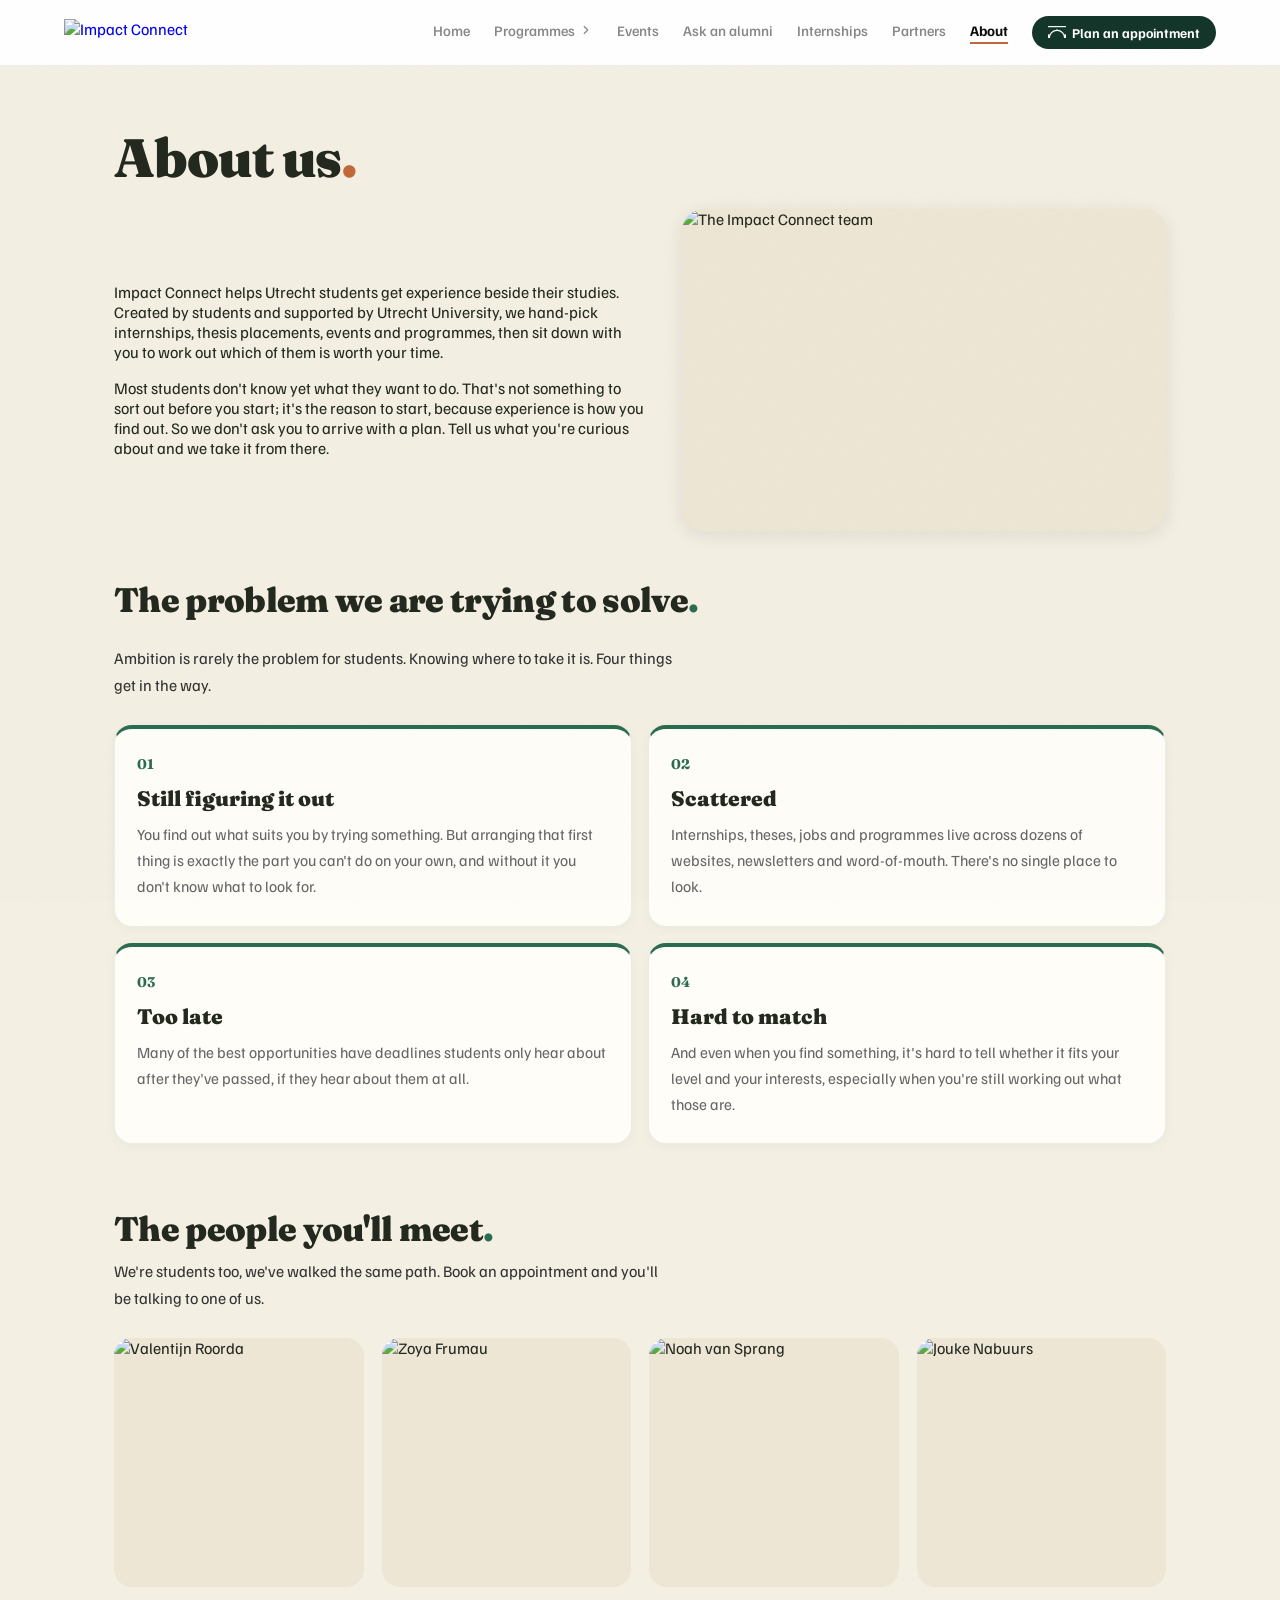
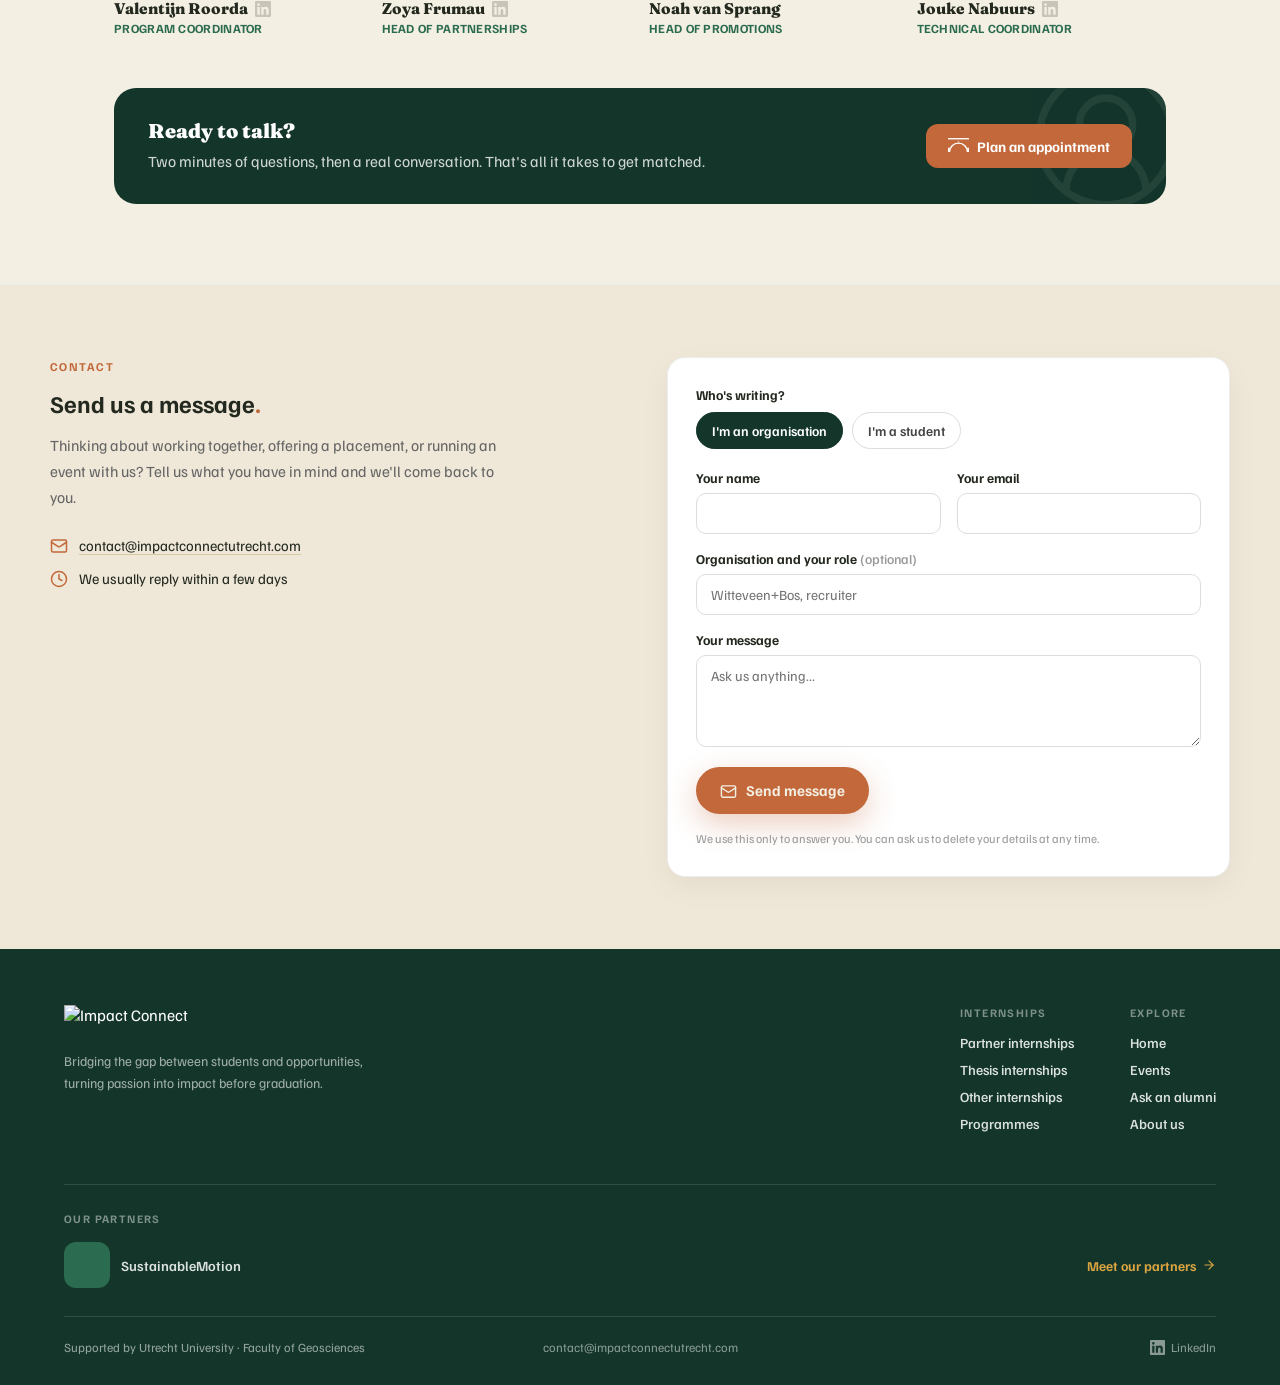
==== about.html @ 599cd5cd "Nieuwe pagina Partners, en onze partners staan onderaan elke pagina In het menu staat een tab Partne" ====
<!doctype html>
<html lang="en">
<head>
  <meta charset="UTF-8" />
  <meta name="viewport" content="width=device-width, initial-scale=1.0" />
  <title>About us · Impact Connect</title>
  <meta name="description" content="Impact Connect helps students get experience beside their studies, even if you don't know yet what you want to do." />
  <!-- Drie varianten, met opzet. De SVG is scherp op elk formaat en is wat
       moderne browsers pakken; de .ico is de terugval voor oude browsers,
       en apple-touch-icon is het plaatje als iemand de site op zijn
       beginscherm zet. Verander je het merkteken, maak ze dan alle drie
       opnieuw (de PNG's worden getekend, niet uit de SVG gehaald). -->
  <link rel="icon" href="assets/favicon.svg" type="image/svg+xml" />
  <link rel="icon" href="assets/favicon.ico" sizes="any" />
  <link rel="apple-touch-icon" href="assets/apple-touch-icon.png" />
  <!-- 192 is een veelvoud van 48, en dat is de maat die Google wil voor
       het pictogram naast je zoekresultaat. -->
  <link rel="icon" type="image/png" sizes="192x192" href="assets/favicon-192.png" />
  <link rel="preconnect" href="https://fonts.googleapis.com" />
  <link rel="preconnect" href="https://fonts.gstatic.com" crossorigin />
  <link href="https://fonts.googleapis.com/css2?family=Fraunces:ital,opsz,wght@0,9..144,400..900;1,9..144,400..900&family=Familjen+Grotesk:wght@400;500;600;700&display=swap" rel="stylesheet" />
  <link rel="stylesheet" href="styles.css" />
</head>
<body data-page="about">
<a class="skip-link" data-t="nav.skip" href="#main">Skip to content</a>
<div id="scroll-progress"></div>

<!-- ═══ HEADER ═══════════════════════════════════════════════════════ -->
<header class="site-header">
  <!-- De officiele lockup als afbeelding. Stond hier eerst als drie losse
       stukken HTML (Impact + brugteken + Connect) met eigen letters en twee
       kleuren; dat was een benadering van het echte logo. -->
  <a class="brand" href="index.html">
    <img src="assets/logo-lockup-donker.png" alt="Impact Connect" width="240" height="28" />
  </a>
  <!-- Alleen zichtbaar op een smal scherm. Zonder deze knop viel het menu
       daar uiteen over drie regels en was de balk 139px hoog, oftewel 17%
       van een telefoonscherm, permanent. Zie initMenu() in script.js. -->
  <button class="nav-toggle" data-nav-toggle type="button"
          aria-expanded="false" aria-controls="site-nav"
          data-t-aria="nav.menu"></button>
  <nav class="site-nav" id="site-nav">
    <a class="nav-link" href="index.html" data-t="nav.home">Home</a>
    <div class="nav-drop">
      <a class="nav-link" href="programmes.html" data-t="nav.programmes">Programmes<span class="nav-caret" data-icon="ChevronRight" data-size="14"></span></a>
      <div class="nav-drop-menu" data-prog-menu></div>
    </div>
    <a class="nav-link" href="events.html" data-t="nav.events">Events</a>
    <a class="nav-link" href="alumni.html" data-t="nav.alumni">Ask an alumni</a>
    <a class="nav-link" href="internships.html" data-t="nav.internships">Internships</a>
    <a class="nav-link" href="partners.html" data-t="nav.partners">Partners</a>
    <a class="nav-link on" href="about.html" data-t="nav.about">About</a>
    <button class="nav-cta" data-open-form><span data-mark="currentColor" data-size="18"></span> <span data-t="nav.appointment">Plan an appointment</span></button>
    <button class="taal-knop" data-taalknop type="button">NL</button>
    <span class="saved-count"><span data-icon="Bookmark" data-size="14" data-color="#C2683A" data-fill="#C2683A"></span> <span data-saved-count>0</span></span>
    <span class="uu-cobrand"><span data-uu-logo="38"></span><span data-t="nav.uu">Utrecht<br />University</span></span>
  </nav>
</header>

<main id="main" class="page">
  <div class="page-body narrow about">
    <h1 data-t="ab.kop">About us<span class="dot-clay">.</span></h1>
    <div class="about-intro">
      <div class="about-intro-text">
        <!-- Eerst wat het is, dan pas waarom. De pagina opende hiervoor met het
             probleem, en daaronder staat een hele sectie die "The problem we
             are trying to solve" heet: twee keer het probleem voordat er iets
             van een oplossing stond.

             Weggehaald: "we work differently from a job board" en de zin over
             introducties. Allebei staan ze al op de homepage, de tweede zelfs
             woordelijk. Het probleem staat er nu een keer, als de reden dat
             deze aanpak werkt in plaats van als klacht. -->
        <p data-t="ab.intro1">Impact Connect helps Utrecht students get experience beside their studies. Created by students and supported by Utrecht University, we hand-pick internships, thesis placements, events and programmes, then sit down with you to work out which of them is worth your time.</p>
        <p data-t="ab.intro2">Most students don't know yet what they want to do. That's not something to sort out before you start; it's the reason to start, because experience is how you find out. So we don't ask you to arrive with a plan. Tell us what you're curious about and we take it from there.</p>
      </div>
      <figure class="about-intro-photo">
        <img src="assets/team/team-group.jpg" alt="The Impact Connect team" data-t-alt="ab.foto" />
      </figure>
    </div>

    <!-- Stond eerst op de homepage. Dit verhaal is voor wie wil weten waarom
         Impact Connect bestaat, en die persoon komt hier kijken, niet daar. -->
    <h2 data-t="ab.waarom.kop">The problem we are trying to solve<span class="dot-green">.</span></h2>
    <p class="team-lead" data-t="ab.waarom.lead">Ambition is rarely the problem for students. Knowing where to take it is.
      Four things get in the way.</p>
    <!-- Kaartje 01 is er later bij gekomen en staat bewust vooraan: het is het
         obstakel dat je tegenkomt vóórdat je begint te zoeken, en het is de
         reden dat de rest van de site bestaat. Vier kaartjes worden 2x2 door de
         klasse "two"; op auto-fit zouden ze op een breed scherm op één rij
         belanden en dan wordt elk kaartje een smalle kolom. -->
    <div class="about-grid two">
      <div class="about-card">
        <div class="num">01</div>
        <div class="ttl" data-t="ab.k1.kop">Still figuring it out</div>
        <p data-t="ab.k1.tekst">You find out what suits you by trying something. But arranging that first thing is exactly the part you can't do on your own, and without it you don't know what to look for.</p>
      </div>
      <div class="about-card">
        <div class="num">02</div>
        <div class="ttl" data-t="ab.k2.kop">Scattered</div>
        <p data-t="ab.k2.tekst">Internships, theses, jobs and programmes live across dozens of websites, newsletters and word-of-mouth. There's no single place to look.</p>
      </div>
      <div class="about-card">
        <div class="num">03</div>
        <div class="ttl" data-t="ab.k3.kop">Too late</div>
        <p data-t="ab.k3.tekst">Many of the best opportunities have deadlines students only hear about after they've passed, if they hear about them at all.</p>
      </div>
      <div class="about-card">
        <div class="num">04</div>
        <div class="ttl" data-t="ab.k4.kop">Hard to match</div>
        <p data-t="ab.k4.tekst">And even when you find something, it's hard to tell whether it fits your level and your interests, especially when you're still working out what those are.</p>
      </div>
    </div>

    <!-- Hier stond "How it works": vier kaartjes (Explore, Reach out, Or book
         us, Launch). Weggehaald omdat dat verhaal al op de homepage staat, in
         "We're not a job board", en daar komt iedereen als eerste langs. Twee
         keer dezelfde stappen op één site maakt de about-pagina lang zonder er
         iets aan toe te voegen. Wil je het terug, kijk dan in de homepage-
         versie: die staat in index.html onder HOE HET WERKT. -->

    <h2 style="margin-top:64px;margin-bottom:8px" data-t="ab.team.kop">The people you'll meet<span class="dot-green">.</span></h2>
    <p class="team-lead" data-t="ab.team.lead">We're students too, we've walked the same path. Book an appointment and you'll be talking to one of us.</p>
    <div class="team-grid">
      <div>
        <div class="portrait"><img src="assets/team/valentijn.jpg" alt="Valentijn Roorda" loading="lazy" /></div>
        <div class="name">Valentijn Roorda</div>
        <div class="role" data-t="ab.rol.prog">Program coordinator</div>
      </div>
      <div>
        <div class="portrait"><img src="assets/team/zoya.jpg" alt="Zoya Frumau" loading="lazy" /></div>
        <div class="name">Zoya Frumau</div>
        <div class="role" data-t="ab.rol.partners">Head of partnerships</div>
      </div>
      <div>
        <div class="portrait"><img src="assets/team/noah.jpg" alt="Noah van Sprang" loading="lazy" /></div>
        <div class="name">Noah van Sprang</div>
        <div class="role" data-t="ab.rol.promo">Head of promotions</div>
      </div>
      <div>
        <div class="portrait"><img src="assets/team/jouke.jpg" alt="Jouke Nabuurs" loading="lazy" /></div>
        <div class="name">Jouke Nabuurs</div>
        <div class="role" data-t="ab.rol.tech">Technical coordinator</div>
      </div>
    </div>

    <div class="banner">
      <div class="ghost" data-icon="UserCircle2" data-size="160" data-stroke="1.1"></div>
      <div class="body">
        <div class="ttl" style="font-size:20px" data-t="ab.cta.kop">Ready to talk?</div>
        <p data-t="ab.cta.tekst">Two minutes of questions, then a real conversation. That's all it takes to get matched.</p>
      </div>
      <!-- De tekst zit in een eigen span, net als in de menubalk: data-t
           vervangt de hele inhoud van het element, en dan zou het sterretje
           hiernaast verdwijnen zodra je naar Nederlands wisselt. -->
      <button class="cta" data-open-form><span data-mark="currentColor" data-size="21"></span> <span data-t="nav.appointment">Plan an appointment</span></button>
    </div>
  </div>

  <!-- ═══ CONTACT ═════════════════════════════════════════════════════
       Voor alles wat geen afspraak is: een vraag, een tip voor een event,
       of iemand die liever niet door vier stappen klikt. Gaat naar
       hetzelfde Apps Script als de andere twee formulieren (FORM_ENDPOINT
       in data.js), met formulier: "contact". Lukt versturen niet, dan
       opent het mailprogramma met dezelfde tekst erin.
  ═════════════════════════════════════════════════════════════════════ -->
  <section class="contact-section" id="contact">
    <div class="contact-layout">
      <div class="contact-intro reveal">
        <p class="eyebrow" data-t="ct.eyebrow">Contact</p>
        <h2 data-t="ct.kop">Send us a message<span class="dot-clay">.</span></h2>
        <p data-ct-lead>A question, an idea, an event we should know about, or you would simply rather write than fill in the appointment form. Tell us what is on your mind and one of us gets back to you.</p>
        <ul class="contact-details">
          <li><span data-icon="Mail" data-size="18" data-color="#C2683A"></span>
            <a href="mailto:contact@impactconnectutrecht.com">contact@impactconnectutrecht.com</a></li>
          <li><span data-icon="Clock" data-size="18" data-color="#C2683A"></span>
            <span data-t="ct.termijn">We usually reply within a few days</span></li>
        </ul>
      </div>

      <form class="contact-form reveal" data-delay="140" data-contact-form novalidate>
        <!-- Wie schrijft er? Niet alleen om het derde veld te veranderen: de
             keuze gaat mee naar de mail en de sheet, zodat een bericht van een
             organisatie meteen bij de juiste persoon terechtkomt. Organisatie
             staat vooraan en standaard aan: een student heeft op deze site al
             het afspraakformulier, de alumnilijst en de events, terwijl dit
             voor een organisatie de enige ingang is. -->
        <div class="ct-field ct-soort">
          <span class="chip-label" data-t="ct.soort">Who's writing?</span>
          <div class="chip-row">
            <button type="button" class="chip on" data-ct-soort="Organisation" data-t="ct.soort.org">I'm an organisation</button>
            <button type="button" class="chip" data-ct-soort="Student" data-t="ct.soort.student">I'm a student</button>
          </div>
        </div>
        <div class="ct-row">
          <div class="ct-field">
            <label for="ct-naam" data-t="ct.naam">Your name</label>
            <input type="text" id="ct-naam" name="naam" autocomplete="name" required />
          </div>
          <div class="ct-field">
            <label for="ct-email" data-t="ct.email">Your email</label>
            <input type="email" id="ct-email" name="email" autocomplete="email" inputmode="email" required />
          </div>
        </div>
        <div class="ct-field">
          <label for="ct-studie"><span data-ct-veldnaam>Study and year</span> <span class="ct-opt" data-t="form.optioneel">(optional)</span></label>
          <input type="text" id="ct-studie" name="studie" placeholder="MSc Sustainable Development, year 1" />
        </div>
        <div class="ct-field">
          <label for="ct-bericht" data-t="ct.bericht">Your message</label>
          <textarea id="ct-bericht" name="bericht" rows="4" required data-t-placeholder="ct.bericht.hint" placeholder="Ask us anything..."></textarea>
        </div>

        <!-- Spamval: staat uit beeld, mensen zien hem niet, bots vullen hem
             wel in. Zit er iets in, dan versturen we niets. -->
        <div class="ct-val" aria-hidden="true">
          <label for="ct-website">Website</label>
          <input type="text" id="ct-website" name="website" tabindex="-1" autocomplete="off" />
        </div>

        <button type="submit" class="btn-mag primary ct-verstuur">
          <span data-icon="Mail" data-size="17"></span> <span data-t="ct.knop">Send message</span>
        </button>
        <p class="form-note" data-t="ct.privacy">We use this only to answer you. You can ask us to delete your details at any time.</p>
        <div class="ct-fout" role="alert" hidden></div>
        <div class="ct-gelukt" role="status" aria-live="polite" hidden></div>
      </form>
    </div>
  </section>

</main>

<!-- ═══ FOOTER ═══════════════════════════════════════════════════════ -->
<footer class="site-footer">
  <div class="footer-inner">
    <div class="footer-top">
      <div>
        <!-- In de voettekst de gele versie: op het donkergroen haalt die een
             contrast van 8,9 : 1. Op de witte balk hierboven zou dezelfde
             gele lockup op 1,5 : 1 uitkomen en dus onleesbaar zijn; daar
             staat de donkere. -->
        <div class="footer-brand">
          <img src="assets/logo-lockup-geel.png" alt="Impact Connect" width="270" height="31" />
        </div>
        <p data-t="footer.blurb">Bridging the gap between students and opportunities, turning passion into impact before graduation.</p>
      </div>
      <div class="footer-cols">
        <div>
          <div class="head" data-t="footer.internships">Internships</div>
          <a href="internships.html" data-t="footer.partner">Partner internships</a>
          <a href="thesis.html" data-t="footer.thesis">Thesis internships</a>
          <a href="other-internships.html" data-t="footer.other">Other internships</a>
          <a href="programmes.html" data-t="footer.programmes">Programmes</a>
        </div>
        <div>
          <div class="head" data-t="footer.explore">Explore</div>
          <a href="index.html" data-t="nav.home">Home</a>
          <a href="events.html" data-t="nav.events">Events</a>
          <a href="alumni.html" data-t="nav.alumni">Ask an alumni</a>
          <a href="about.html" data-t="footer.about">About us</a>
        </div>
      </div>
    </div>
    <div class="footer-bottom">
      <span class="uu"><span data-uu-logo="28"></span> <span data-t="footer.uu">Supported by Utrecht University · Faculty of Geosciences</span></span>
      <a class="note" href="mailto:contact@impactconnectutrecht.com">contact@impactconnectutrecht.com</a>
      <!-- Wordt gevuld door script.js uit LINKEDIN_IMPACT_CONNECT in data.js.
           Staat daar niets, dan blijft dit leeg en zie je hier niets. -->
      <a class="note footer-li" data-linkedin-ic hidden></a>
    </div>
  </div>
</footer>

<script src="icons.js"></script>
<script src="vertalingen.js"></script>
<script src="data.js"></script>
<script src="script.js"></script>
</body>
</html>
---- styles.css ----
/* ═══════════════════════════════════════════════════════════════════
   Impact Connect — ontwerpsysteem
   Kleuren, typografie, layout en animaties voor alle pagina's.
   ═══════════════════════════════════════════════════════════════════ */

:root {
  --green:      #2B6B4F;  /* primair bosgroen */
  --dark:       #13352A;  /* diep bosgroen: koppen, donkere secties */
  --clay:       #C2683A;  /* terracotta accent */
  --ochre:      #D9A441;  /* warme oker */
  --moss:       #7C8C4E;  /* mos/olijf */
  --mint:       #EDE6D4;  /* warm zandtint voor chips en vlakken */
  --paper:      #F4EFE3;  /* bone / papierbasis */
  --paper2:     #EFE8D8;  /* iets dieper papier */
  --ink:        #23291F;  /* warm bijna-zwart voor bodytekst */
  --sand:       #D8C9A0;  /* zandrand */
  --line:       #ECECEC;  /* lichte scheidingslijn */
  --muted:      #666;
  --muted-soft: #999;

  --font-body:    'Familjen Grotesk', system-ui, -apple-system, sans-serif;
  --font-display: 'Fraunces', Georgia, serif;
}

* { box-sizing: border-box; }
html, body { margin: 0; padding: 0; }
html { scroll-behavior: smooth; }

body {
  font-family: var(--font-body);
  background: var(--paper);
  color: var(--ink);
  min-height: 100vh;
  -webkit-font-smoothing: antialiased;
}

.display { font-family: var(--font-display); font-optical-sizing: auto; }
.ital    { font-style: italic; }
::selection { background: var(--clay); color: var(--paper); }

a { cursor: pointer; }
button { font-family: inherit; }

/* papieren korrel over de hele pagina */
body::before {
  content: ""; position: fixed; inset: 0; z-index: 9999;
  pointer-events: none; opacity: 0.5; mix-blend-mode: multiply;
  background-image: url("data:image/svg+xml,%3Csvg xmlns='http://www.w3.org/2000/svg' width='160' height='160'%3E%3Cfilter id='n'%3E%3CfeTurbulence type='fractalNoise' baseFrequency='0.85' numOctaves='3' stitchTiles='stitch'/%3E%3C/filter%3E%3Crect width='100%25' height='100%25' filter='url(%23n)' opacity='0.06'/%3E%3C/svg%3E");
}

/* leesvoortgang bovenaan */
#scroll-progress {
  position: fixed; top: 0; left: 0; height: 3px; width: 0;
  background: linear-gradient(90deg, var(--clay), var(--green));
  z-index: 200; transition: width .1s linear;
}

.skip-link {
  position: absolute; left: -9999px; top: 0; z-index: 300;
  background: var(--dark); color: #fff; padding: 12px 18px; border-radius: 0 0 10px 0;
  font-weight: 700; text-decoration: none;
}
.skip-link:focus { left: 0; }

/* ── icoontjes ──────────────────────────────────────────────────── */
.ic { display: inline-block; vertical-align: middle; flex-shrink: 0; }

/* ── herbruikbare bouwstenen ────────────────────────────────────── */
.pill {
  font-size: 11px; font-weight: 600; letter-spacing: .3px;
  padding: 3px 9px; border-radius: 999px; white-space: nowrap;
  display: inline-flex; align-items: center; gap: 4px; color: #fff;
}
.pill-dot { width: 7px; height: 7px; border-radius: 99px; }

.levels { display: inline-flex; align-items: center; gap: 5px; }
.levels-dots { display: inline-flex; gap: 2px; }
.levels-dots i { width: 6px; height: 6px; border-radius: 99px; background: #DADADA; }
.levels-label { font-size: 11.5px; color: var(--muted); font-weight: 500; }

.logo-badge {
  border-radius: 12px; border: 1px solid var(--line); background: #fff;
  flex-shrink: 0; box-shadow: 0 1px 3px rgba(0,0,0,.05);
  display: flex; align-items: center; justify-content: center; box-sizing: border-box;
}
.logo-badge img { max-width: 100%; max-height: 100%; object-fit: contain; }
.logo-badge.is-initials { background: #F6F6F4; color: var(--muted-soft); font-weight: 800; }

/* magnetische knoppen (home + CTA's) */
.btn-mag {
  border-radius: 999px; padding: 14px 24px; font-weight: 700; font-size: 15px;
  cursor: pointer; display: inline-flex; align-items: center; gap: 9px;
  text-decoration: none; border: 1.5px solid rgba(19,53,42,.2); background: transparent;
  color: var(--dark); transition: transform .15s ease, box-shadow .15s ease;
}
.btn-mag.primary {
  background: var(--clay); color: var(--paper); border: none;
  box-shadow: 0 10px 30px rgba(194,104,58,.32);
}

.chip {
  border: 1.5px solid #DDD; background: #fff; color: #444;
  padding: 9px 15px; border-radius: 999px; font-size: 13.5px; font-weight: 600;
  cursor: pointer; transition: all .12s;
}
.chip.on { border-color: var(--dark); background: var(--dark); color: #fff; }

/* onthul-animatie bij scrollen */
.reveal { opacity: 0; transform: translateY(18px); }
.reveal.shown {
  opacity: 1; transform: none;
  transition: opacity .6s cubic-bezier(.2,.7,.2,1), transform .6s cubic-bezier(.2,.7,.2,1);
}

/* ═══ HEADER ═══════════════════════════════════════════════════════ */
.site-header {
  display: flex; justify-content: space-between; align-items: center;
  gap: 20px; flex-wrap: wrap; row-gap: 12px;
  padding: 16px 5vw; border-bottom: 1px solid #EDEDED; background: #fff;
  position: sticky; top: 0; z-index: 30;
}
/* Woordmerk: Impact · brug · Connect, zoals op het merkboard */
.brand { display: flex; align-items: center; gap: 7px; text-decoration: none; flex-shrink: 0; }
.brand-mark { display: flex; align-items: center; }
.brand-mark svg { display: block; }
.brand-word { font-size: 21px; letter-spacing: -.5px; line-height: 1; font-family: var(--font-body); }
.brand-word b { font-weight: 800; color: var(--dark); }
.brand-word span { font-weight: 600; color: var(--green); }

.site-nav {
  display: flex; gap: 24px; row-gap: 10px; font-size: 14.5px;
  align-items: center; flex-wrap: wrap; justify-content: flex-end;
}
.nav-link {
  color: #888; font-weight: 500; cursor: pointer; padding-bottom: 3px;
  border-bottom: 2px solid transparent; text-decoration: none;
  display: inline-flex; align-items: center; gap: 4px;
}
.nav-link.on { color: #0A0A0A; font-weight: 700; border-bottom-color: var(--clay); }

.nav-drop { position: relative; }
.nav-drop-menu {
  position: absolute; top: calc(100% + 10px); left: -12px; background: #fff;
  border: 1px solid #EAEAEA; border-radius: 12px; box-shadow: 0 12px 30px rgba(0,0,0,.12);
  padding: 8px; min-width: 210px; z-index: 40; display: none;
}
.nav-drop:hover .nav-drop-menu,
.nav-drop:focus-within .nav-drop-menu,
.nav-drop.open .nav-drop-menu { display: block; }
/* Onzichtbaar bruggetje over het gat tussen de knop en het menu. Zonder
   dit valt de muis in dat gat buiten het menu en klapt het dicht voor je
   een item kunt aanklikken. */
.nav-drop-menu::before {
  content: ""; position: absolute; left: 0; right: 0; top: -12px; height: 12px;
}
.nav-drop-menu a {
  display: flex; align-items: center; gap: 9px; padding: 10px 12px; border-radius: 8px;
  font-size: 14px; font-weight: 500; color: #555; text-decoration: none;
}
.nav-drop-menu a.on { font-weight: 700; color: #0A0A0A; background: var(--paper); }
.nav-caret { display: inline-flex; transition: transform .15s; }
.nav-drop:hover .nav-caret,
.nav-drop:focus-within .nav-caret { transform: rotate(90deg); }

.cmdk-btn {
  background: #F4F4F2; color: #888; border: 1px solid #E8E8E4; border-radius: 10px;
  padding: 7px 12px; font-weight: 500; font-size: 13px; cursor: pointer;
  display: inline-flex; align-items: center; gap: 8px;
}
.cmdk-btn kbd {
  font-family: inherit; font-size: 11px; background: #fff;
  border: 1px solid #E0E0E0; border-radius: 5px; padding: 1px 5px;
}
.nav-cta {
  background: var(--dark); color: #fff; border: none; border-radius: 999px;
  padding: 8px 16px; font-weight: 700; font-size: 13.5px; cursor: pointer;
  display: inline-flex; align-items: center; gap: 6px; text-decoration: none;
}
.saved-count {
  display: inline-flex; align-items: center; gap: 6px; background: var(--mint);
  border: 1px solid var(--sand); border-radius: 999px; padding: 6px 12px;
  font-weight: 600; color: #000; font-size: 13.5px;
}
.uu-cobrand {
  display: inline-flex; align-items: center; gap: 8px;
  padding-left: 18px; border-left: 1px solid #E5E5E5;
}
.uu-cobrand img { display: block; object-fit: contain; }
.uu-cobrand span { font-size: 11px; color: #888; line-height: 1.25; }

/* ═══ HOME ═════════════════════════════════════════════════════════ */
.hero { position: relative; background: var(--paper); overflow: hidden; }
.hero-sun { position: absolute; inset: 0; width: 100%; height: 100%; pointer-events: none; }
.hero-inner { padding: 66px 5vw 84px; max-width: 1180px; margin: 0 auto; position: relative; }
.hero h1 {
  font-family: var(--font-display); font-weight: 300;
  font-size: clamp(46px, 9vw, 120px); line-height: .94; letter-spacing: -.025em;
  margin: 0; color: var(--dark); max-width: 1000px;
}
.hero h1 span.line { display: block; }
.hero h1 .ital { font-weight: 500; color: var(--clay); }
.hero-bottom {
  display: flex; gap: 48px; align-items: flex-end; justify-content: space-between;
  flex-wrap: wrap; margin-top: 40px;
}
.hero-lead {
  font-size: clamp(17px, 1.7vw, 21px); line-height: 1.6; color: var(--ink);
  max-width: 540px; margin: 0; font-weight: 400;
}
.hero-lead b { color: var(--green); font-weight: 600; }
.hero-actions { display: flex; gap: 14px; flex-wrap: wrap; }
.hero-tear { display: block; width: 100%; height: 38px; position: relative; }

.ticker { background: var(--dark); color: var(--paper); padding: 15px 0; overflow: hidden; }
.ticker span.word {
  display: inline-flex; align-items: center; gap: 22px; margin-right: 22px;
  font-family: var(--font-display); font-weight: 500; font-size: 17px;
  font-style: italic; letter-spacing: .5px;
}
/* Tussen de woorden de brug uit ons logo, geen sterretje: dat leest als een
   AI-logo. Getekend met een masker, zodat de kleur gewoon uit CSS komt. */
.ticker span.word i.brug {
  display: inline-block; width: 22px; height: 15px; background: var(--ochre);
  -webkit-mask: url("data:image/svg+xml,%3Csvg xmlns='http://www.w3.org/2000/svg' viewBox='0 0 124 82'%3E%3Crect width='124' height='8'/%3E%3Crect x='57.5' y='20.5' width='9' height='4'/%3E%3Cpath d='M4.5 83A57.5 57.5 0 0 1 119.5 83H111A49 49 0 0 0 13 83Z'/%3E%3Crect y='57' width='10' height='25'/%3E%3Crect x='114' y='57' width='10' height='25'/%3E%3C/svg%3E") center / contain no-repeat;
          mask: url("data:image/svg+xml,%3Csvg xmlns='http://www.w3.org/2000/svg' viewBox='0 0 124 82'%3E%3Crect width='124' height='8'/%3E%3Crect x='57.5' y='20.5' width='9' height='4'/%3E%3Cpath d='M4.5 83A57.5 57.5 0 0 1 119.5 83H111A49 49 0 0 0 13 83Z'/%3E%3Crect y='57' width='10' height='25'/%3E%3Crect x='114' y='57' width='10' height='25'/%3E%3C/svg%3E") center / contain no-repeat;
}

.marquee { overflow: hidden; white-space: nowrap; display: flex; }
.marquee-track {
  display: inline-flex; align-items: center;
  animation: marquee 28s linear infinite; will-change: transform;
}
.marquee-track.slow { animation-duration: 36s; }
.marquee-track.fast { animation-duration: 26s; }

.logo-band {
  background: var(--paper); padding: 26px 0;
  border-top: 1px solid rgba(19,53,42,.08); border-bottom: 1px solid rgba(19,53,42,.08);
}
/* De logo's staan in kleur. Ze stonden hier eerst grijs met opacity .7,
   zodat de band rustig bleef en het merk van Impact Connect vooraan stond.
   Nu vol in kleur: het zijn echte organisaties waar studenten terechtkomen,
   en dat herken je aan de kleur sneller dan aan de vorm. */
.logo-band .logo-item {
  display: inline-flex; align-items: center; justify-content: center;
  margin: 0 28px;
  opacity: .92;
  transition: opacity .3s ease, transform .3s ease;
}
.logo-band img { height: 44px; width: auto; max-width: 150px; object-fit: contain; }
/* Witte logo's hebben een donker vlak nodig, net als op de programmakaartjes. */
.logo-band .logo-item.on-dark {
  background: var(--dark); border-radius: 8px; padding: 6px 10px;
}
/* De band loopt gewoon door; alleen het logo onder de muis komt naar voren. */
.logo-band .logo-item:hover { opacity: 1; transform: scale(1.06); }

.section { padding: 100px 5vw; background: var(--paper); }
/* Twee lichte secties onder elkaar hadden samen 200px lucht ertussen. Dat
   leest als een gat, want er zit geen kleurwissel tussen om het te
   rechtvaardigen. Grenzen ze aan elkaar, dan halveren ze allebei. Voor de
   overgang naar een donkere sectie blijft de ruime marge staan. */
.section + .section     { padding-top: 60px; }
.section:has(+ .section) { padding-bottom: 60px; }
.section-inner { max-width: 1180px; margin: 0 auto; }
.section h2 {
  font-family: var(--font-display); font-weight: 900;
  font-size: clamp(30px, 4.6vw, 56px); letter-spacing: -.02em; margin: 0 0 14px;
}
.dot-clay  { color: var(--clay); }
.dot-green { color: var(--green); }
.section-lead { font-size: 17px; line-height: 1.6; color: #555; max-width: 560px; }

.rule { width: 46px; height: 4px; background: var(--green); border-radius: 2px; margin-bottom: 22px; }

.card-grid { display: grid; grid-template-columns: repeat(auto-fit, minmax(260px, 1fr)); gap: 22px; }
.problem-card {
  background: #fff; color: var(--ink); border: 1px solid rgba(19,53,42,.1);
  border-radius: 22px; padding: 34px 30px; height: 100%;
  transition: transform .3s cubic-bezier(.2,.8,.3,1), box-shadow .3s;
}
.problem-card:hover { transform: translateY(-4px); box-shadow: 0 18px 40px rgba(0,0,0,.08); }
.problem-card .num  { font-family: var(--font-display); font-size: 15px; color: var(--green); font-weight: 700; margin-bottom: 18px; }
.problem-card .ttl  { font-family: var(--font-display); font-size: 27px; font-weight: 900; margin-bottom: 14px; }
.problem-card p     { font-size: 15.5px; line-height: 1.68; color: var(--muted); margin: 0; }

.steps-grid { display: grid; grid-template-columns: repeat(auto-fit, minmax(260px, 1fr)); gap: 20px; position: relative; }
.step-card {
  background: #FFFDF8; color: var(--ink); border: 1px solid rgba(19,53,42,.08);
  border-top: 4px solid var(--green); border-radius: 20px; padding: 30px 28px 32px;
  height: 100%; position: relative; overflow: hidden; box-shadow: 0 2px 12px rgba(0,0,0,.04);
}
.step-card .ghost { position: absolute; right: -26px; bottom: -30px; opacity: .06; }
.step-card .badge {
  width: 46px; height: 46px; border-radius: 13px; display: flex;
  align-items: center; justify-content: center; margin-bottom: 20px; color: #fff;
}
.step-card .num { font-family: var(--font-display); font-size: 14px; font-weight: 700; margin-bottom: 8px; position: relative; }
.step-card .ttl { font-family: var(--font-display); font-size: 25px; font-weight: 900; margin-bottom: 12px; position: relative; }
.step-card p    { font-size: 15.5px; line-height: 1.68; color: var(--muted); margin: 0; position: relative; }
/* Compacte variant van de stappen: die staan boven "Four ways in" en
   moeten uitleggen wat Impact Connect is zonder een heel scherm te kosten.
   Het icoontje staat naast de tekst in plaats van erboven. */
.steps-grid.compact { grid-template-columns: repeat(auto-fit, minmax(280px, 1fr)); gap: 18px; }
/* geen ghost-illustratie in deze variant, dus het pijltje tussen de kaarten
   hoeft niet meer weggeknipt te worden aan de rand */
.step-card.compact { display: flex; gap: 15px; align-items: flex-start; padding: 22px 24px 24px; overflow: visible; }
.step-card.compact .badge { width: 38px; height: 38px; border-radius: 11px; margin: 2px 0 0; flex: none; }
.step-card.compact .num { font-size: 12.5px; margin-bottom: 3px; opacity: .9; }
.step-card.compact .ttl { font-size: 20px; margin-bottom: 7px; }
.step-card.compact p { font-size: 15px; line-height: 1.6; }
.step-arrow {
  position: absolute; right: -32px; top: 50%; z-index: 2; transform: translateY(-50%);
  width: 44px; height: 44px; border-radius: 99px; background: #fff;
  box-shadow: 0 6px 18px rgba(0,0,0,.15); display: flex; align-items: center; justify-content: center;
}
.center-row { display: flex; justify-content: center; margin-top: 44px; }

.quote-section { background: var(--dark); color: #fff; padding: 88px 5vw; position: relative; overflow: hidden; }
.quote-mark {
  position: absolute; left: -6%; top: -20%; font-family: var(--font-display);
  font-size: 480px; font-weight: 900; color: rgba(255,255,255,.04); line-height: 1; user-select: none;
}
.quote-section blockquote {
  font-family: var(--font-display); font-weight: 900;
  font-size: clamp(24px, 3.6vw, 44px); line-height: 1.25; letter-spacing: -.01em; margin: 0;
}
.quote-section blockquote em { font-style: normal; color: var(--clay); }
.quote-by { display: flex; align-items: center; gap: 16px; margin-top: 36px; }
.quote-avatar { width: 64px; height: 64px; flex-shrink: 0; border-radius: 999px; overflow: hidden; }
.quote-by .name { font-weight: 800; font-size: 15px; }
.quote-by .role { font-size: 13px; color: rgba(255,255,255,.65); }

.cat-row { display: flex; gap: 16px; min-height: 380px; }
.cat-panel {
  flex: 1; border-radius: 26px; padding: 34px 30px; cursor: pointer; color: #fff;
  position: relative; overflow: hidden; display: flex; flex-direction: column;
  justify-content: space-between; text-decoration: none;
  transition: flex .55s cubic-bezier(.3,.9,.3,1), transform .4s, opacity .4s;
  box-shadow: 0 4px 14px rgba(0,0,0,.06);
}
.cat-row:hover .cat-panel { opacity: .55; }
.cat-row .cat-panel:hover {
  flex: 2.4; opacity: 1; transform: translateY(-6px); box-shadow: 0 26px 60px rgba(0,0,0,.18);
}
.cat-panel .scene { position: absolute; inset: 0; opacity: 0; transition: opacity .5s; mix-blend-mode: luminosity; }
.cat-panel:hover .scene { opacity: .4; }
.cat-panel .ghost {
  position: absolute; right: -34px; bottom: -34px; opacity: .1; z-index: 1;
  transition: opacity .4s, transform .5s;
}
.cat-panel:hover .ghost { opacity: .18; transform: scale(1.15) rotate(-6deg); }
.cat-panel .top { position: relative; z-index: 2; }
.cat-panel .badge {
  width: 50px; height: 50px; border-radius: 14px; background: rgba(255,255,255,.16);
  display: flex; align-items: center; justify-content: center; margin-bottom: 22px;
}
.cat-panel h3 {
  font-family: var(--font-display); font-weight: 900; font-size: 23px;
  line-height: 1.12; margin: 0 0 12px; transition: font-size .4s;
}
.cat-panel:hover h3 { font-size: 30px; }
.cat-panel p {
  font-size: 16px; line-height: 1.6; opacity: 0; max-height: 0; margin: 0;
  transition: opacity .4s .1s, max-height .45s; overflow: hidden;
}
.cat-panel:hover p { opacity: .95; max-height: 140px; }
.cat-foot { display: flex; align-items: center; justify-content: space-between; margin-top: 18px; position: relative; z-index: 2; }
.cat-foot .count { font-size: 12.5px; font-weight: 800; letter-spacing: 1px; text-transform: uppercase; opacity: .8; }
.cat-foot .go {
  width: 42px; height: 42px; border-radius: 99px; background: #fff;
  display: flex; align-items: center; justify-content: center;
  transform: rotate(-45deg); transition: transform .4s cubic-bezier(.3,1.4,.4,1);
}
.cat-panel:hover .cat-foot .go { transform: rotate(0deg); }

/* partnermuur */
.wall-section { background: var(--dark); padding: 96px 5vw; position: relative; overflow: hidden; }
.wall-watermark { position: absolute; right: -6%; top: -10%; opacity: .05; transform: rotate(-8deg); }
.wall-section h2 { color: #fff; }
.wall-section .section-lead { color: rgba(255,255,255,.7); max-width: 540px; margin: 0 0 34px; font-size: 16.5px; }
.wall-cats { display: flex; gap: 9px; flex-wrap: wrap; margin-bottom: 36px; }
.wall-cat {
  border: 1.5px solid rgba(255,255,255,.25); background: transparent; color: rgba(255,255,255,.85);
  padding: 9px 18px; border-radius: 999px; font-size: 13.5px; font-weight: 700;
  cursor: pointer; transition: all .2s;
}
.wall-cat.on { border-color: var(--clay); background: var(--clay); color: #fff; }
.wall-grid { display: grid; grid-template-columns: repeat(6, 1fr); gap: 14px; }
.wall-tile {
  grid-column: span 1; background: #fff; border-radius: 18px; padding: 18px 16px 14px;
  display: flex; flex-direction: column; align-items: center; justify-content: center; gap: 10px;
  min-height: 116px; position: relative; overflow: hidden;
  box-shadow: 0 4px 14px rgba(0,0,0,.18); transition: all .35s cubic-bezier(.2,.8,.3,1);
}
.wall-tile.big { grid-column: span 2; }
.wall-tile .tile-name { font-size: 12.5px; font-weight: 800; color: #0A0A0A; text-align: center; line-height: 1.2; }
.wall-tile .tile-back {
  position: absolute; inset: 0; background: var(--dark); color: #fff;
  display: flex; flex-direction: column; align-items: center; justify-content: center;
  gap: 6px; padding: 12px; opacity: 0; transition: opacity .25s ease; text-align: center;
}
.wall-tile .tile-back .n { font-weight: 900; font-size: 14px; font-family: var(--font-display); }
.wall-tile .tile-back .o { font-size: 11.5px; font-weight: 700; color: var(--clay); letter-spacing: .4px; text-transform: uppercase; }
.wall-tile:hover .tile-back { opacity: 1; }
.wall-tile.lit  { box-shadow: 0 16px 40px rgba(0,0,0,.35), 0 0 0 2px var(--clay); transform: translateY(-2px); }
.wall-tile:hover { transform: translateY(-5px) scale(1.02); box-shadow: 0 16px 40px rgba(0,0,0,.35), 0 0 0 2px var(--clay); }
.wall-tile.dim  { opacity: .22; filter: grayscale(1); }
.wall-note { font-size: 12.5px; color: rgba(255,255,255,.35); margin-top: 26px; text-align: center; }

.teaser-head {
  display: flex; justify-content: space-between; align-items: flex-end;
  flex-wrap: wrap; gap: 18px; margin-bottom: 44px;
}
/* "All 34 events" stond als een grijs randje naast de koptekst en viel weg
   tussen de kaartjes. Het getal is juist de reden om te klikken, dus: gevuld
   bosgroen, het aantal groot in oker, en een pijl die meebeweegt. */
.btn-all {
  display: inline-flex; align-items: center; gap: 9px;
  background: var(--dark); color: var(--paper); text-decoration: none;
  border-radius: 999px; padding: 13px 26px;
  font-size: 16px; font-weight: 700; letter-spacing: -.1px;
  box-shadow: 0 10px 26px rgba(19,53,42,.26);
  transition: transform .2s cubic-bezier(.2,.8,.3,1), box-shadow .2s;
}
/* Het getal stond eerst in Fraunces; die cijfers hebben krullen en staan
   ongelijk hoog, wat in een knop van vier woorden raar leest. Nu gewoon de
   broodletter, iets groter en in oker: valt op zonder eigenwijs te doen. */
.btn-all b {
  font-family: inherit; font-weight: 700; font-size: 18px;
  color: var(--ochre); line-height: 1; font-variant-numeric: tabular-nums;
}
.btn-all .arr { display: inline-flex; transition: transform .2s cubic-bezier(.2,.8,.3,1); }
.btn-all:hover { transform: translateY(-2px); box-shadow: 0 16px 34px rgba(19,53,42,.32); }
.btn-all:hover .arr { transform: translateX(4px); }
.teaser-grid { display: grid; grid-template-columns: repeat(auto-fit, minmax(280px, 1fr)); gap: 20px; }
.teaser-card {
  text-decoration: none; color: inherit; display: block; border: 1.5px solid var(--line);
  border-radius: 20px; padding: 26px 26px 22px; height: 100%; background: var(--paper);
  transition: transform .25s, box-shadow .25s, border-color .25s;
}
.teaser-card:hover { transform: translateY(-5px); box-shadow: 0 18px 40px rgba(0,0,0,.1); border-color: var(--clay); }
.teaser-card .date { font-family: var(--font-display); font-weight: 900; font-size: 17px; color: var(--dark); margin-bottom: 10px; }
.teaser-card .name { font-weight: 800; font-size: 17px; line-height: 1.3; margin-bottom: 8px; }
.teaser-card p    { font-size: 13.5px; line-height: 1.55; color: var(--muted); margin: 0 0 14px; }
.teaser-meta { font-size: 12.5px; color: var(--muted-soft); display: flex; gap: 12px; flex-wrap: wrap; }

.final-cta {
  background: var(--dark); color: #fff; padding: 110px 5vw; text-align: center;
  position: relative; overflow: hidden;
}
.final-cta .glow { position: absolute; inset: 0; background: radial-gradient(circle at 50% 120%, rgba(194,104,58,.2), transparent 60%); }
.final-cta .inner { position: relative; max-width: 860px; margin: 0 auto; }
.final-cta h2 {
  font-family: var(--font-display); font-weight: 900; font-size: clamp(36px, 6.4vw, 76px);
  line-height: 1.02; letter-spacing: -.03em; margin: 0 0 26px;
}
.final-cta h2 em { font-style: normal; color: var(--clay); }
.final-cta p { font-size: 17px; line-height: 1.6; color: rgba(255,255,255,.7); margin: 0 auto 38px; max-width: 460px; }

/* ═══ SUBPAGINA'S ══════════════════════════════════════════════════ */
/* Taalknop in de balk. Eén knop die de ándere taal aanbiedt, niet twee
   waarvan er één aan staat: bij twee talen betekent "NL" onmiskenbaar
   "ga naar Nederlands", en het scheelt breedte in een balk die al vol is. */
.taal-knop {
  border: 1.5px solid rgba(19,53,42,.16); background: transparent; color: var(--ink);
  border-radius: 999px; padding: 6px 11px; font-family: inherit;
  font-size: 12px; font-weight: 800; letter-spacing: .6px; cursor: pointer;
  line-height: 1; transition: border-color .16s, background .16s, color .16s;
}
.taal-knop:hover { border-color: var(--green); background: var(--green); color: #fff; }

.page { padding-top: 56px; }
.page-body { padding: 8px 5vw 80px; }
/* Allebei gecentreerd en allebei even breed. Bij .narrow ontbrak de margin,
   waardoor about.html en alumni.html op een breed scherm helemaal links
   plakten met een halve meter leegte rechts. Toen dat eenmaal gecentreerd
   stond, bleef 980px als een smalle kolom middenin hangen; nu houden alle
   pagina's dezelfde maat aan. De alinea's zelf blijven wel begrensd (zie
   .team-lead en .about-intro), want een regel van 1000px lees je niet. */
.page-body.narrow,
.page-body.wide { max-width: 1180px; margin: 0 auto; }

.subnav { display: flex; gap: 8px; padding: 0 5vw 20px; flex-wrap: wrap; }
.subnav a {
  border: 1.5px solid #E2E2E2; background: #fff; color: #555; padding: 9px 18px;
  border-radius: 11px; font-size: 14px; font-weight: 700; cursor: pointer;
  text-decoration: none; display: inline-flex; align-items: center; gap: 7px;
}
.subnav a.on { color: #fff; }

.page-hero {
  border-radius: 26px; padding: 46px 42px 40px; margin-bottom: 34px;
  position: relative; overflow: hidden; color: #fff;
}
.page-hero.light { color: #0A0A0A; }
.page-hero .ghost { position: absolute; right: -36px; bottom: -44px; opacity: .12; transform: rotate(-8deg); }
.page-hero h1, .page-hero h2 {
  font-family: var(--font-display); font-weight: 900; font-size: clamp(32px, 4.4vw, 52px);
  letter-spacing: -.02em; line-height: 1.05; margin: 0 0 12px; position: relative;
}
.page-hero h1 i, .page-hero h2 i { font-style: normal; opacity: .5; }
.page-hero p { font-size: 16.5px; line-height: 1.6; margin: 0 0 22px; max-width: 560px; opacity: .87; position: relative; }
.page-hero .stats { display: flex; gap: 9px; flex-wrap: wrap; position: relative; }
.page-hero .stats span {
  background: rgba(255,255,255,.16); border-radius: 999px; padding: 7px 15px;
  font-size: 13px; font-weight: 800; letter-spacing: .3px;
}
.page-hero.light .stats span { background: rgba(0,0,0,.1); }

/* filterbalk */
.filters { display: flex; gap: 10px; flex-wrap: wrap; align-items: center; margin-bottom: 28px; }
.filter-toggle {
  border: 1.5px solid #E2E2E2; background: #fff; color: #555; padding: 7px 14px;
  border-radius: 999px; font-size: 13px; font-weight: 600; cursor: pointer;
  display: inline-flex; align-items: center; gap: 6px;
}
.filter-toggle.on { border-color: var(--green); background: var(--green); color: #fff; }
.search-box {
  margin-left: auto; display: flex; align-items: center; gap: 8px; background: #fff;
  border: 1.5px solid #E2E2E2; border-radius: 999px; padding: 8px 14px; min-width: 200px;
}
.search-box input { border: none; outline: none; font-size: 14px; font-family: inherit; width: 100%; background: transparent; }

.listing-grid { display: grid; grid-template-columns: repeat(auto-fill, minmax(290px, 1fr)); gap: 18px; }

.opp-card {
  background: #fff; border: 1px solid var(--line); border-radius: 16px; padding: 18px 20px;
  cursor: pointer; position: relative; display: flex; flex-direction: column; height: 100%;
  border-top: 3px solid var(--clay); box-shadow: 0 1px 2px rgba(0,0,0,.04);
  transition: transform .18s, box-shadow .18s, border-color .18s;
}
.opp-card:hover { transform: translateY(-3px); box-shadow: 0 14px 32px rgba(0,0,0,.1); }
.opp-save {
  position: absolute; right: 14px; top: 14px; background: none; border: none;
  cursor: pointer; padding: 4px; line-height: 0;
}
.opp-head { display: flex; gap: 14px; align-items: center; margin-bottom: 14px; padding-right: 24px; }
.opp-head h3 {
  margin: 0; font-family: var(--font-display); font-size: 17.5px; font-weight: 700;
  color: #0A0A0A; line-height: 1.22;
}
.opp-pills { display: flex; gap: 6px; flex-wrap: wrap; margin-bottom: 10px; }
.opp-title { margin: 0 0 8px; font-size: 13.5px; font-weight: 600; color: var(--dark); line-height: 1.4; }
.opp-field { margin: 0 0 8px; font-size: 13px; color: #555; line-height: 1.45; }
.opp-desc  { margin: 0 0 14px; font-size: 13.5px; line-height: 1.5; color: #555; flex: 1; }
.opp-levels { margin-bottom: 10px; }
.opp-meta { display: flex; gap: 12px; flex-wrap: wrap; font-size: 12px; color: var(--muted); align-items: center; }
.opp-meta span { display: inline-flex; align-items: center; gap: 4px; }
.opp-meta .soon { color: #C00A35; font-weight: 600; }

.empty-state {
  background: #fff; border: 1px dashed #DDD; border-radius: 14px;
  padding: 40px 20px; text-align: center;
}
.empty-state p { color: var(--muted-soft); font-size: 14px; margin: 0; }

/* "Coming soon" op de drie internshippagina's, zolang INTERNSHIPS_LIVE in
   data.js uit staat. Bewust een vol vlak en geen leeg kadertje: er is niets
   misgegaan, het is er alleen nog niet. De randkleur volgt het tabblad. */
.soon-state {
  background: #fff; border: 1.5px solid; border-radius: 22px;
  padding: 54px 40px 46px; text-align: center; max-width: 620px; margin: 0 auto;
  box-shadow: 0 14px 40px rgba(0,0,0,.06);
}
.soon-badge {
  display: inline-block; color: #fff; border-radius: 999px; padding: 6px 15px;
  font-size: 12px; font-weight: 700; letter-spacing: .6px; text-transform: uppercase;
}
.soon-state h2 {
  font-family: var(--font-display); font-weight: 900; font-size: clamp(24px, 3vw, 31px);
  line-height: 1.2; margin: 18px 0 12px; color: var(--dark);
}
.soon-state p { font-size: 15.5px; line-height: 1.68; color: var(--muted); margin: 0 auto 14px; max-width: 460px; }
/* De kern van het blok is niet het wachten maar het gesprek, dus staat die
   alinea donkerder en iets groter dan de reden erboven. */
.soon-state .soon-talk { font-size: 16.5px; color: var(--ink); margin-bottom: 26px; }
.soon-state .soon-alt { font-size: 14.5px; color: #777; margin: 26px auto 0; }
.soon-state .soon-alt a { color: var(--clay); font-weight: 600; text-decoration: none; border-bottom: 1.5px solid rgba(194,104,58,.35); }
.soon-state .soon-alt a:hover { border-bottom-color: var(--clay); }

/* banners */
.banner {
  border-radius: 22px; padding: 30px 34px; display: flex; align-items: center;
  gap: 22px; flex-wrap: wrap; position: relative; overflow: hidden;
  background: var(--dark); color: #fff; margin-top: 52px;
}
.banner .ghost { position: absolute; right: -20px; top: -30px; opacity: .07; }
.banner .body { flex: 1; min-width: 240px; position: relative; }
.banner .ttl { font-family: var(--font-display); font-weight: 900; font-size: 19px; margin-bottom: 5px; }
.banner p { font-size: 15.5px; color: rgba(255,255,255,.8); margin: 0; line-height: 1.62; }
.banner .cta {
  background: var(--clay); color: #fff; border: none; border-radius: 12px; padding: 13px 22px;
  font-weight: 800; font-size: 14.5px; cursor: pointer; text-decoration: none;
  display: inline-flex; align-items: center; gap: 8px; flex-shrink: 0; position: relative;
}

.copernicus {
  text-decoration: none; color: #fff; display: flex; align-items: center; gap: 22px;
  flex-wrap: wrap; background: linear-gradient(115deg, #13352A 0%, #247A52 100%);
  border-radius: 22px; padding: 24px 28px; margin-bottom: 34px; position: relative;
  overflow: hidden; box-shadow: 0 16px 40px rgba(26,140,119,.25);
}
.copernicus .ghost { position: absolute; right: -26px; bottom: -34px; opacity: .1; }
.copernicus .icon {
  width: 54px; height: 54px; border-radius: 16px; background: rgba(255,255,255,.16);
  display: flex; align-items: center; justify-content: center; flex-shrink: 0; position: relative;
}
.copernicus .body { flex: 1; min-width: 240px; position: relative; }
.copernicus .tag {
  display: inline-flex; align-items: center; gap: 7px; background: rgba(255,255,255,.15);
  border-radius: 999px; padding: 3px 10px; font-size: 10.5px; font-weight: 800;
  letter-spacing: .8px; text-transform: uppercase; margin-bottom: 8px;
}
.copernicus .ttl { font-family: var(--font-display); font-weight: 900; font-size: 19px; margin-bottom: 4px; }
.copernicus p { font-size: 14px; line-height: 1.55; color: rgba(255,255,255,.85); margin: 0; }
.copernicus .go {
  background: #fff; color: var(--dark); border-radius: 12px; padding: 13px 20px;
  font-weight: 800; font-size: 14px; display: inline-flex; align-items: center;
  gap: 8px; flex-shrink: 0; position: relative;
}

/* ═══ EVENTS ═══════════════════════════════════════════════════════ */
/* De kop van de eventspagina is tegelijk de uitnodiging voor de WhatsApp-
   community: dat is waar deze pagina voor bestaat. Eerst was dat gesplitst
   in een "Events."-hero met daaronder een aparte banner, allebei groen en
   allebei even zwaar; dan leest de bovenste als de belangrijkste en zakt de
   uitnodiging weg tot bijzaak. Eén blok dus, met de knop en de QR-code als
   het zwaarste wat erin staat. */
.wa-hero {
  background: linear-gradient(118deg, #0D4A3B 0%, #0B7A60 100%); color: #fff;
  border-radius: 26px; padding: 44px 42px 42px; margin-bottom: 26px;
  display: flex; align-items: center; gap: 44px; flex-wrap: wrap;
  position: relative; overflow: hidden;
  box-shadow: 0 20px 50px rgba(11,95,76,.26);
}
.wa-hero .ghost { position: absolute; right: -44px; bottom: -66px; opacity: .09; }
.wa-hero-text { flex: 1; min-width: 290px; position: relative; }
.wa-tag {
  display: inline-flex; align-items: center; gap: 7px; margin-bottom: 14px;
  background: rgba(37,211,102,.16); border: 1px solid rgba(37,211,102,.4);
  color: #9EEDBF; border-radius: 999px; padding: 6px 14px;
  font-size: 12.5px; font-weight: 800; letter-spacing: .3px;
}
.wa-hero h1 {
  font-family: var(--font-display); font-weight: 900; font-size: clamp(32px, 4.4vw, 52px);
  letter-spacing: -.02em; line-height: 1.05; margin: 0 0 12px;
}
.wa-hero h1 i { font-style: normal; opacity: .5; }
.wa-hero p {
  font-size: 16.5px; line-height: 1.6; margin: 0 0 24px;
  max-width: 520px; color: rgba(255,255,255,.87);
}
/* WhatsApp-groen op donkergroen: de knop moet het lichtste vlak op de hele
   pagina zijn, anders is hij niet het eerste waar je oog naartoe gaat. */
.wa-join {
  text-decoration: none; background: #25D366; color: #04302A; border-radius: 14px;
  padding: 16px 26px; font-weight: 800; font-size: 16px;
  display: inline-flex; align-items: center; gap: 9px;
  box-shadow: 0 12px 28px rgba(37,211,102,.34);
  transition: transform .2s cubic-bezier(.2,.8,.3,1), box-shadow .2s;
}
.wa-join:hover { transform: translateY(-2px); box-shadow: 0 18px 38px rgba(37,211,102,.44); }
.wa-sub { display: block; margin-top: 13px; font-size: 13px; color: rgba(255,255,255,.58); }

.wa-hero-qr { flex-shrink: 0; position: relative; text-align: center; }
/* Wit vlak, niet een doorzichtig kadertje: een QR-code hoort op wit te staan
   om gescand te kunnen worden, en dat wit is meteen het tweede baken in het
   blok. Zo groot dat je hem vanaf een meter afstand nog kunt scannen. */
.wa-qr {
  width: 172px; height: 172px; border-radius: 20px; background: #fff;
  display: flex; flex-direction: column; align-items: center; justify-content: center; gap: 9px;
  box-shadow: 0 16px 38px rgba(0,0,0,.24);
}
.wa-qr span { font-size: 11px; font-weight: 800; letter-spacing: 1.1px; color: #A2A2A2; }
.wa-qr-cap { display: block; margin-top: 13px; font-size: 13.5px; font-weight: 700; color: rgba(255,255,255,.8); }

/* De vakgebiedknoppen bovenaan events.html. Ze zijn filter én argument: het
   getal achter elke naam laat zien dat er voor veel richtingen iets is. De
   aan-kleur komt uit THEMES en wordt per knop als --pick meegegeven, zodat
   het filter dezelfde kleur heeft als de pilletjes op de kaartjes eronder. */
.ev-picker { display: flex; gap: 9px; flex-wrap: wrap; margin: 0 0 12px; }
.ev-pick {
  border: 1.5px solid rgba(19,53,42,.14); background: #fff; color: var(--ink);
  padding: 9px 16px; border-radius: 999px; font-family: inherit;
  font-size: 13.5px; font-weight: 700; cursor: pointer;
  display: inline-flex; align-items: center; gap: 8px;
  transition: border-color .16s, background .16s, color .16s, transform .16s;
}
.ev-pick:hover { border-color: var(--pick); transform: translateY(-1px); }
.ev-pick b { font-size: 11.5px; font-weight: 800; opacity: .45; font-variant-numeric: tabular-nums; }
.ev-pick.on { background: var(--pick); border-color: var(--pick); color: #fff; }
.ev-pick.on b { opacity: .8; }

.ev-count { font-size: 13px; color: var(--muted-soft); margin: 0 0 26px; }
.ev-empty { font-size: 15px; line-height: 1.6; color: var(--muted); max-width: 460px; margin: 30px 0 40px; }

/* Hier stond .next-up: één event in een groot terracotta paneel boven de
   tijdlijn. Weggehaald omdat het alleen iets zei als dat ene event toevallig
   jouw vakgebied was, en het bovenste kaartje in de tijdlijn hetzelfde event
   toch al toont. Wat ervoor in de plaats kwam is .ev-next hieronder: een
   labeltje op dat kaartje, dat meebeweegt met de gekozen vakgebieden. */

.ev-month { margin-bottom: 36px; position: relative; padding-left: 28px; }
.ev-month .spine { position: absolute; left: 5px; top: 8px; bottom: -28px; width: 2px; background: #EAEAEA; }
.ev-month .knob {
  position: absolute; left: 0; top: 6px; width: 12px; height: 12px; border-radius: 99px;
  background: var(--clay); border: 2px solid #fff; box-shadow: 0 0 0 2px #EAEAEA;
}
.ev-month h3 {
  display: inline-block; font-size: 13px; font-weight: 800; text-transform: uppercase;
  letter-spacing: 1.2px; color: #fff; background: #0A0A0A; border-radius: 999px;
  padding: 7px 16px; margin: 0 0 16px;
}
.ev-month.tbc .knob { background: #CCC; }
.ev-month.tbc h3 { background: #EAEAEA; color: #777; }
.ev-month.year .knob { background: var(--green); }
.ev-month.year h3 { background: var(--green); }
.ev-list { display: flex; flex-direction: column; gap: 12px; }
.ev-date { font-size: 12px; font-weight: 600; color: var(--muted-soft); margin-bottom: 5px; }

.ev-card {
  background: #fff; border: 1px solid var(--line); border-left: 4px solid var(--green);
  border-radius: 14px; padding: 16px 18px; display: flex; gap: 16px; align-items: stretch;
  flex-wrap: wrap; box-shadow: 0 1px 2px rgba(0,0,0,.04);
  transition: box-shadow .18s, transform .18s;
}
.ev-card:hover { transform: translateY(-2px); box-shadow: 0 10px 26px rgba(0,0,0,.08); }
.ev-photo { width: 132px; flex-shrink: 0; align-self: stretch; min-height: 96px; }
.ev-photo .scene-box { width: 100%; height: 100%; border-radius: 11px; overflow: hidden; }
.ev-body { flex: 1; min-width: 200px; }
.ev-tags { display: flex; align-items: center; gap: 7px; flex-wrap: wrap; margin-bottom: 8px; }
.ev-next {
  display: inline-flex; align-items: center; gap: 4px; background: var(--clay); color: #fff;
  border-radius: 999px; padding: 4px 10px 4px 8px;
  font-size: 10.5px; font-weight: 800; letter-spacing: .8px; text-transform: uppercase;
}
.ev-body h4 { margin: 0 0 6px; font-family: var(--font-display); font-size: 16.5px; font-weight: 700; line-height: 1.3; }
/* Drie regels, meer niet. De beschrijvingen in data.js zijn eenregelig
   (rond de 100 tekens), maar die in de events-sheet lopen op tot 538 en
   dat rekt één kaartje uit tot vier keer de hoogte van zijn buren. Het
   kaartje is een aankondiging; de rest lees je via "Aanmelden". */
.ev-body p  { margin: 0 0 10px; font-size: 13px; line-height: 1.5; color: #555;
  display: -webkit-box; -webkit-box-orient: vertical; -webkit-line-clamp: 3; overflow: hidden; }
.ev-meta { display: flex; gap: 14px; flex-wrap: wrap; font-size: 12.5px; color: var(--muted); }
.ev-meta span { display: inline-flex; align-items: center; gap: 5px; }
.ev-signup {
  text-decoration: none; background: var(--mint); color: #000; border: 1px solid var(--sand);
  border-radius: 9px; padding: 8px 14px; font-weight: 600; font-size: 13px;
  display: inline-flex; align-items: center; gap: 6px; white-space: nowrap; align-self: flex-start;
}
.ev-nolink {
  background: #F4F4F4; color: var(--muted-soft); border-radius: 9px; padding: 8px 14px;
  font-weight: 600; font-size: 13px; white-space: nowrap; align-self: flex-start;
}

/* ═══ PROGRAMMES ═══════════════════════════════════════════════════ */
.prog-cats { display: flex; gap: 9px; flex-wrap: wrap; margin-bottom: 22px; }
.prog-cat {
  border: 1.5px solid rgba(19,53,42,.13); background: transparent; color: var(--ink);
  padding: 9px 16px; border-radius: 999px; font-size: 13.5px; font-weight: 700;
  cursor: pointer; display: inline-flex; align-items: center; gap: 8px;
}
.prog-cat.on { border-color: var(--green); background: var(--green); color: #fff; }
.prog-cat b { font-size: 11.5px; opacity: .5; font-weight: 700; }
.prog-cat.on b { opacity: .85; }
.prog-hint { font-size: 13px; color: #8a8577; margin: 0 0 26px; display: flex; align-items: center; gap: 7px; }
.tease-grid { display: grid; grid-template-columns: repeat(auto-fill, minmax(210px, 1fr)); gap: 16px; }
.tease-card {
  background: #FFFDF8; border: 1.5px solid rgba(19,53,42,.08); border-radius: 20px;
  padding: 26px 18px 22px; min-height: 168px; display: flex; flex-direction: column;
  align-items: center; justify-content: center; gap: 12px; cursor: pointer;
  position: relative; overflow: hidden; box-shadow: 0 2px 10px rgba(0,0,0,.04);
  transition: transform .3s cubic-bezier(.2,.8,.3,1), box-shadow .3s, border-color .3s;
}
.tease-card:hover { transform: translateY(-6px); box-shadow: 0 20px 46px rgba(19,53,42,.16); border-color: var(--clay); }
/* Het partnerlabel staat waar eerst "Paid" stond. Donker en gevuld, want
   dit hoort op te vallen tussen de andere kaartjes. */
.tease-card .partner-tag {
  position: absolute; top: 12px; left: 12px; font-size: 9.5px; font-weight: 800;
  letter-spacing: .6px; text-transform: uppercase; color: #fff;
  background: var(--green); border-radius: 999px; padding: 3px 9px;
  box-shadow: 0 2px 8px rgba(19,53,42,.18);
}
.prog-pop .body p.partner-regel {
  display: flex; align-items: center; gap: 8px;
  font-size: 13.5px; font-weight: 600; color: var(--green);
  background: var(--mint); border-radius: 12px; padding: 10px 13px; margin: 0 0 16px;
}
/* Het waas hoort bij de letterbadge (de teaser). Een logo blijft scherp,
   anders valt er niets te herkennen. */
.tease-card .mono {
  width: 72px; height: 72px; border-radius: 18px; background: rgba(43,107,79,.13);
  color: var(--green); display: flex; align-items: center; justify-content: center;
  font-family: var(--font-display); font-weight: 600; font-size: 26px;
  filter: grayscale(.4) blur(1.5px); opacity: .5;
  transition: background .3s, color .3s, filter .35s, opacity .35s;
}
.tease-card:hover .mono { filter: none; opacity: 1; }
.tease-card:hover .mono { background: var(--green); color: #fff; }
/* Logo in plaats van de letterbadge. Zelfde maat en plek, zodat kaartjes
   met en zonder logo naast elkaar rustig blijven staan. */
.tease-card .prog-logo {
  width: 72px; height: 72px; border-radius: 18px; background: #fff;
  border: 1px solid rgba(19,53,42,.10);
  display: flex; align-items: center; justify-content: center;
  padding: 11px; box-sizing: border-box; transition: border-color .3s;
}
.tease-card .prog-logo img { max-width: 100%; max-height: 100%; object-fit: contain; display: block; }
.tease-card:hover .prog-logo { border-color: rgba(19,53,42,.22); }
/* Voor logo's die zelf wit zijn. */
.tease-card .prog-logo.on-dark { background: var(--dark); border-color: var(--dark); }
.tease-card .tc-body { text-align: center; }
.tease-card .tc-name {
  font-family: var(--font-display); font-weight: 600; font-size: 15px;
  color: #9c968a; transition: color .3s; line-height: 1.25;
}
.tease-card:hover .tc-name { color: var(--dark); }
.tease-card .tc-hint {
  font-size: 11px; font-weight: 700; letter-spacing: .6px; text-transform: uppercase;
  color: #c2bdb0; margin-top: 5px; transition: color .3s;
}
.tease-card:hover .tc-hint { color: var(--clay); }
.tease-card .tc-foot {
  position: absolute; left: 0; right: 0; bottom: 0; background: var(--clay); color: var(--paper);
  font-size: 12.5px; font-weight: 800; text-align: center; padding: 9px 0;
  transform: translateY(100%); transition: transform .3s cubic-bezier(.2,.8,.3,1);
  display: flex; align-items: center; justify-content: center; gap: 6px;
}
.tease-card:hover .tc-foot { transform: translateY(0); }

.prog-cta {
  margin-top: 52px; background: var(--dark); color: #fff; border-radius: 22px;
  padding: 36px 38px; text-align: center; position: relative; overflow: hidden;
}
.prog-cta .glow { position: absolute; inset: 0; background: radial-gradient(circle at 50% 130%, rgba(194,104,58,.2), transparent 60%); }
.prog-cta h3 { font-family: var(--font-display); font-weight: 300; font-size: clamp(22px, 3vw, 32px); margin: 0 0 10px; position: relative; }
.prog-cta p { font-size: 15px; color: rgba(255,255,255,.78); margin: 0 auto 24px; max-width: 440px; line-height: 1.6; position: relative; }
.prog-cta .row { display: flex; justify-content: center; position: relative; }
.btn-clay {
  background: var(--clay); color: var(--paper); border: none; border-radius: 999px;
  padding: 14px 26px; font-weight: 800; font-size: 15px; cursor: pointer;
  text-decoration: none; display: inline-flex; align-items: center; gap: 9px;
}

/* ═══ ABOUT ════════════════════════════════════════════════════════ */
.about h1 {
  font-family: var(--font-display); font-weight: 900; font-size: clamp(32px, 4.6vw, 54px);
  letter-spacing: -.02em; line-height: 1.05; margin: 0 0 22px;
}
.about > p { font-size: 16px; line-height: 1.7; color: #333; }
.about h2 {
  font-family: var(--font-display); font-weight: 900; font-size: clamp(24px, 3vw, 34px);
  letter-spacing: -.02em; margin: 48px 0 24px;
}
.about-grid { display: grid; grid-template-columns: repeat(auto-fit, minmax(220px, 1fr)); gap: 16px; }
/* Vier kaartjes horen 2x2 te staan, niet 3+1. Dat stond eerst als een inline
   minmax(300px) op de twee plekken waar het voorkomt, maar dat kantelde vanzelf
   naar drie kolommen zodra de pagina breder werd. Nu vastgezet. */
.about-grid.two { grid-template-columns: repeat(2, 1fr); }
@media (max-width: 760px) { .about-grid.two { grid-template-columns: 1fr; } }
.about-card {
  background: #FFFDF8; color: var(--ink); border: 1px solid rgba(19,53,42,.08);
  border-top: 4px solid var(--green); border-radius: 18px; padding: 26px 22px;
  box-shadow: 0 2px 12px rgba(0,0,0,.04);
}
.about-card .num { font-family: var(--font-display); font-size: 14px; color: var(--green); font-weight: 700; margin-bottom: 12px; }
.about-card .ttl { font-family: var(--font-display); font-size: 21px; font-weight: 900; margin-bottom: 10px; }
.about-card p   { font-size: 15.5px; line-height: 1.68; color: var(--muted); margin: 0; }
.team-lead { font-size: 15.5px; color: var(--muted); line-height: 1.6; margin: 0 0 26px; max-width: 560px; }

/* alumni: de twee routes en de veelgestelde vragen */
.route-grid { display: grid; grid-template-columns: repeat(auto-fit, minmax(300px, 1fr)); gap: 18px; }
.route-card {
  background: #FFFDF8; border: 1px solid rgba(19,53,42,.08); border-radius: 22px;
  padding: 30px 28px; display: flex; flex-direction: column; align-items: flex-start;
  box-shadow: 0 2px 12px rgba(0,0,0,.04);
}
.route-card .badge {
  width: 46px; height: 46px; border-radius: 14px; background: var(--green); color: #fff;
  display: flex; align-items: center; justify-content: center; margin-bottom: 20px;
}
.route-card .badge.clay { background: var(--clay); }
.route-card .ttl { font-family: var(--font-display); font-size: 21px; font-weight: 900; margin-bottom: 10px; }
.route-card p { font-size: 15.5px; line-height: 1.68; color: var(--muted); margin: 0 0 16px; }
.route-card .route-meta {
  font-size: 12.5px; font-weight: 700; letter-spacing: .6px; text-transform: uppercase;
  color: var(--green); opacity: .7; margin: 0 0 22px;
}
.route-card .btn-mag { margin-top: auto; }

.ask-list { display: flex; flex-wrap: wrap; gap: 10px; }
.ask-list span {
  background: #FFFDF8; border: 1px solid rgba(19,53,42,.1); border-radius: 99px;
  padding: 11px 19px; font-size: 15px; color: var(--ink);
}
/* intro van About us: tekst links, groepsfoto rechts */
.about-intro {
  display: grid; grid-template-columns: 1.05fr .95fr; gap: 34px; align-items: center;
}
.about-intro-text p:first-child { margin-top: 0; }
.about-intro-text p:last-child  { margin-bottom: 0; }
.about-intro-photo {
  margin: 0; border-radius: 22px; overflow: hidden; aspect-ratio: 3 / 2;
  background: var(--mint); box-shadow: 0 4px 18px rgba(19, 53, 42, .10);
}
.about-intro-photo img { width: 100%; height: 100%; object-fit: cover; display: block; }
@media (max-width: 760px) {
  .about-intro { grid-template-columns: 1fr; gap: 24px; }
}

.team-grid { display: grid; grid-template-columns: repeat(auto-fit, minmax(180px, 1fr)); gap: 18px; }
.team-grid .portrait {
  border-radius: 18px; overflow: hidden; aspect-ratio: 1/1; background: var(--mint);
}
.team-grid .portrait img { width: 100%; height: 100%; object-fit: cover; display: block; }
.team-grid .name { font-family: var(--font-display); font-weight: 800; font-size: 15.5px; margin-top: 12px; }
.team-grid .role { font-size: 12.5px; color: var(--green); font-weight: 700; letter-spacing: .3px; text-transform: uppercase; margin-top: 2px; }

/* ═══ ZIJPANEEL (detail) ═══════════════════════════════════════════ */
.overlay { position: fixed; inset: 0; background: rgba(0,0,0,.35); z-index: 40; animation: fade .2s ease; }
.panel {
  position: fixed; top: 0; right: 0; height: 100%; width: min(500px, 94vw); background: #fff;
  z-index: 50; box-shadow: -12px 0 40px rgba(0,0,0,.18); display: flex; flex-direction: column;
  animation: slidein .26s cubic-bezier(.2,.7,.3,1);
}
.panel-head {
  padding: 16px 28px; display: flex; align-items: center; justify-content: space-between;
  flex-shrink: 0; background: var(--clay);
}
.panel-head .label {
  font-weight: 800; font-size: 12px; letter-spacing: 1.4px; text-transform: uppercase;
  color: #fff; display: inline-flex; align-items: center; gap: 9px;
}
.icon-btn {
  background: rgba(255,255,255,.2); border: none; border-radius: 99px; width: 32px; height: 32px;
  cursor: pointer; display: flex; align-items: center; justify-content: center;
}
.panel-body { padding: 22px 28px; overflow-y: auto; flex: 1; }
.panel-org { display: flex; gap: 14px; align-items: center; margin: 18px 0 6px; }
.panel-org h2 { font-family: var(--font-display); font-size: 24px; font-weight: 900; margin: 0; line-height: 1.18; }
.panel-note {
  background: var(--mint); border: 1px solid var(--sand); border-radius: 12px;
  padding: 16px 18px; margin: 6px 0 20px;
}
.panel-note .kicker { font-size: 11px; text-transform: uppercase; letter-spacing: .6px; color: #247A52; font-weight: 700; margin-bottom: 6px; }
.panel-note .quote { font-family: var(--font-display); font-size: 16px; font-weight: 700; margin: 0 0 8px; color: var(--dark); }
.panel-note p { font-size: 13.5px; line-height: 1.55; color: #225; margin: 0; }
.panel-facts { display: grid; grid-template-columns: 1fr 1fr; gap: 12px; margin-bottom: 22px; }
.panel-facts .fact { display: flex; gap: 9px; align-items: center; }
.panel-facts .k { font-size: 11px; color: var(--muted-soft); display: block; }
.panel-facts .v { font-size: 13.5px; font-weight: 600; }
.panel-body h4 {
  font-size: 13px; text-transform: uppercase; letter-spacing: .6px;
  color: var(--muted-soft); margin: 0 0 8px; display: flex; align-items: center; gap: 7px;
}
.panel-body > p { font-size: 14.5px; line-height: 1.65; color: #333; margin: 0 0 22px; }
.alumni { margin-top: 24px; }
.alumni figure {
  margin: 0 0 12px; background: var(--paper); border: 1px solid #EEE;
  /* De kleur komt van de beschikbaarheid, zie hieronder. Stond eerst vast op
     kleisteen, en dan zegt zo'n randje niets; nu scan je de lijst en zie je
     meteen bij wie je terechtkunt. Dezelfde kleuren als het bolletje in de
     voet van het kaartje, zodat de twee met elkaar rijmen. */
  border-left: 3px solid var(--sand); border-radius: 10px; padding: 14px 16px;
}
.alumni blockquote { margin: 0; font-size: 14px; line-height: 1.6; color: #333; font-style: italic; }
.alumni figcaption { margin-top: 8px; font-size: 12.5px; font-weight: 600; color: var(--muted); }
.partner-note {
  background: var(--mint); border: 1px solid var(--sand); border-radius: 12px;
  padding: 14px 16px; margin-top: 18px; display: flex; gap: 12px; align-items: flex-start;
}
.partner-note p { font-size: 13px; color: #445; margin: 3px 0 0; line-height: 1.5; }
.contact-card {
  display: flex; align-items: center; gap: 12px; background: var(--paper);
  border: 1px solid var(--line); border-radius: 12px; padding: 13px 16px;
}
.contact-card .avatar {
  width: 40px; height: 40px; border-radius: 99px; background: var(--clay);
  display: flex; align-items: center; justify-content: center; flex-shrink: 0;
}
.contact-card .who { font-weight: 700; font-size: 14.5px; }
.contact-card a { font-size: 13px; color: var(--dark); text-decoration: none; display: inline-flex; align-items: center; gap: 5px; }
.email-draft {
  background: var(--paper); border: 1px solid var(--line); border-radius: 12px;
  padding: 16px 18px; font-size: 13px; line-height: 1.65; color: #444; white-space: pre-wrap;
}
.panel-foot { border-top: 1px solid #EEE; padding: 16px 28px; display: flex; gap: 12px; background: #fff; }
.btn-save {
  background: #fff; border: 1.5px solid #DDD; color: #555; border-radius: 11px;
  padding: 12px 16px; font-weight: 600; font-size: 14px; cursor: pointer;
  display: inline-flex; align-items: center; gap: 7px;
}
.btn-apply {
  flex: 1; border: none; border-radius: 11px; padding: 12px 16px; font-weight: 700;
  font-size: 14.5px; cursor: pointer; color: #fff; text-decoration: none;
  display: inline-flex; align-items: center; justify-content: center; gap: 8px;
  background: var(--clay);
}
.btn-copy {
  background: #fff; border: 1.5px solid #DDD; color: #333; border-radius: 10px;
  padding: 10px 16px; font-weight: 600; font-size: 13.5px; cursor: pointer;
  display: inline-flex; align-items: center; gap: 7px;
}

/* ═══ MODALS ═══════════════════════════════════════════════════════ */
.modal-wrap {
  position: fixed; inset: 0; z-index: 70; display: flex; align-items: center;
  justify-content: center; padding: 20px; pointer-events: none;
}
.modal-overlay { position: fixed; inset: 0; background: rgba(0,0,0,.45); z-index: 60; animation: fade .2s ease; }
.modal {
  background: #fff; border-radius: 20px; width: min(560px, 96vw); max-height: 92vh;
  overflow: hidden; box-shadow: 0 30px 80px rgba(0,0,0,.3); pointer-events: auto;
  display: flex; flex-direction: column; animation: pop .24s cubic-bezier(.2,.8,.3,1);
}
.modal-head {
  background: var(--clay); padding: 20px 26px; display: flex;
  justify-content: space-between; align-items: center;
}
.modal-head .t { display: flex; align-items: center; gap: 10px; }
.modal-head strong { font-size: 16px; font-family: var(--font-display); }
.modal-head .icon-btn { background: rgba(0,0,0,.08); }
.progress { display: flex; gap: 6px; padding: 16px 26px 0; }
.progress i { flex: 1; height: 5px; border-radius: 99px; background: #EAEAEA; transition: background .2s; }
.progress i.on { background: var(--dark); }
.modal-body { padding: 20px 26px; overflow-y: auto; flex: 1; }
.modal-body h3 { font-family: var(--font-display); font-size: 21px; font-weight: 900; margin: 0 0 4px; }
.modal-body .step-of { font-size: 13.5px; color: #888; margin: 0 0 20px; }
.type-grid { display: grid; grid-template-columns: 1fr 1fr; gap: 12px; }
.type-card {
  text-align: left; border: 2px solid #EAEAEA; background: #fff; border-radius: 14px;
  padding: 16px; cursor: pointer; transition: all .12s;
}
.type-card.on { border-color: var(--dark); background: var(--mint); }
.type-card .badge {
  width: 36px; height: 36px; border-radius: 9px; background: #F4F4F4;
  display: flex; align-items: center; justify-content: center; margin-bottom: 10px;
}
.type-card.on .badge { background: var(--dark); }
.type-card .lbl { font-weight: 700; font-size: 14.5px; }
.type-card .sub { font-size: 12px; color: #888; margin-top: 2px; }
.chip-row { display: flex; gap: 9px; flex-wrap: wrap; }
.chip-label { font-size: 13.5px; font-weight: 700; display: block; margin-bottom: 9px; }
.field-stack { display: flex; flex-direction: column; gap: 22px; }
.field-stack label, .form-stack label { font-size: 13.5px; font-weight: 700; display: block; margin-bottom: 9px; }
.form-stack { display: flex; flex-direction: column; gap: 16px; }
.form-stack label { margin-bottom: 7px; }
.form-stack input, .form-stack textarea, .chip-other input {
  width: 100%; border: 1.5px solid #DDD; border-radius: 10px; padding: 11px 14px;
  font-size: 14px; font-family: inherit; outline: none;
}
.form-stack textarea { resize: vertical; }
/* Verschijnt zodra iemand "Something else" aanklikt: dan moet hij het zelf
   kunnen typen, anders weet niemand wat hij bedoelt. */
.chip-other { margin-top: 13px; }
.chip-other label { font-size: 13px; font-weight: 600; color: #555; display: block; margin-bottom: 6px; }
.chip-other input { border-color: var(--clay); background: #FFFDF8; }
.chip-other input:focus { border-color: var(--green); }

/* Tijdsloten in het afspraakformulier */
.tijd-weg { background: #FFF4E8; color: #8A4B23; border-radius: 10px; padding: 8px 12px; font-size: 13px; font-weight: 600; margin: 0 0 14px; }
.tijd-info { display: flex; align-items: center; gap: 7px; font-size: 13.5px; color: #555; margin: 0 0 16px; }
.tijd-weken { display: flex; gap: 6px; flex-wrap: wrap; margin-bottom: 18px; }
.tijd-week {
  border: 1.5px solid #DDD; background: #fff; color: #444; padding: 7px 13px;
  border-radius: 10px; font-size: 13px; font-weight: 600; cursor: pointer; transition: all .12s;
}
.tijd-week.on { border-color: var(--green); background: var(--green); color: #fff; }
.tijd-dagen { display: flex; flex-direction: column; gap: 14px; }
.tijd-dag { display: grid; grid-template-columns: 96px 1fr; gap: 10px; align-items: start; }
.tijd-datum { font-size: 13.5px; font-weight: 700; padding-top: 9px; }
.tijd-vol { display: inline-block; padding: 9px 0; font-size: 13px; color: #AAA; }
.tijd-geen {
  margin-top: 20px; background: none; border: none; padding: 0; font: inherit;
  font-size: 13.5px; font-weight: 600; color: #777; text-decoration: underline; cursor: pointer;
}
.tijd-geen.on { color: var(--dark); }
.tijd-gekozen { display: flex; align-items: center; gap: 7px; margin: 16px 0 0; font-size: 13.5px; font-weight: 600; color: var(--green); }
@media (max-width: 520px) {
  .tijd-dag { grid-template-columns: 1fr; gap: 6px; }
  .tijd-datum { padding-top: 0; }
}
.form-note { font-size: 12px; color: var(--muted-soft); line-height: 1.5; margin: 0; }
/* De spam-waarschuwing: net iets donkerder dan de andere kleine lettertjes,
   want wie die mist denkt dat zijn afspraak niet is doorgekomen. */
.form-note.let-op {
  display: flex; align-items: flex-start; gap: 7px; color: #6B5A46;
  background: var(--mint); border-radius: 10px; padding: 9px 11px; margin: 0 0 10px;
}
.form-note.let-op svg { flex: none; margin-top: 2px; }
.form-note.let-op strong { font-weight: 800; }
.modal-done .form-note.let-op.klaar { max-width: 380px; margin: 0 auto 22px; text-align: left; }
.modal-foot {
  border-top: 1px solid #EEE; padding: 16px 26px; display: flex;
  justify-content: space-between; align-items: center;
}
.btn-text { background: none; border: none; color: #888; font-weight: 600; font-size: 14px; cursor: pointer; }
.btn-next {
  background: var(--dark); color: #fff; border: none; border-radius: 11px; padding: 12px 24px;
  font-weight: 700; font-size: 14.5px; cursor: pointer; display: inline-flex;
  align-items: center; gap: 7px;
}
.btn-next.finish { background: var(--clay); }
.btn-next:disabled { background: #DDD; cursor: not-allowed; }
.modal-done { padding: 48px 32px; text-align: center; }
.modal-done .tick {
  width: 64px; height: 64px; border-radius: 99px; background: var(--mint);
  display: flex; align-items: center; justify-content: center; margin: 0 auto 20px;
}
.modal-done h3 { font-family: var(--font-display); font-size: 23px; font-weight: 900; margin: 0 0 10px; }
.modal-done p { font-size: 15px; color: #555; line-height: 1.6; margin: 0 auto 26px; max-width: 380px; }

/* programme-popup */
.prog-pop-overlay { position: fixed; inset: 0; background: rgba(19,53,42,.45); backdrop-filter: blur(3px); z-index: 120; animation: fade .15s ease; }
.prog-pop {
  position: fixed; top: 50%; left: 50%; transform: translate(-50%, -50%);
  width: min(440px, 92vw); background: var(--paper); border-radius: 24px;
  box-shadow: 0 30px 80px rgba(0,0,0,.35); z-index: 130; overflow: hidden;
  animation: popMidden .22s cubic-bezier(.2,.8,.3,1);
}
.prog-pop .head { background: var(--green); color: #fff; padding: 26px 28px 22px; position: relative; overflow: hidden; }
.prog-pop .head .ghost { position: absolute; right: -20px; bottom: -28px; opacity: .14; }
.prog-pop .head .icon-btn { position: absolute; top: 16px; right: 16px; width: 30px; height: 30px; }
.prog-pop .kicker { font-size: 11.5px; font-weight: 800; letter-spacing: 1.2px; text-transform: uppercase; opacity: .85; margin-bottom: 8px; position: relative; }
.prog-pop .name { font-family: var(--font-display); font-weight: 600; font-size: 22px; line-height: 1.2; position: relative; }
.prog-pop .body { padding: 24px 28px 28px; }
.prog-pop .body p { font-size: 14.5px; line-height: 1.6; color: var(--ink); margin: 0 0 22px; }
.prog-pop .actions { display: flex; flex-direction: column; gap: 11px; }
.prog-pop .actions a {
  text-decoration: none; border-radius: 13px; font-weight: 800; font-size: 15px;
  display: inline-flex; align-items: center; justify-content: center; gap: 9px; padding: 14px 20px;
}
.prog-pop .actions .primary { background: var(--clay); color: var(--paper); }
.prog-pop .actions .ghost-btn {
  background: transparent; color: var(--dark); border: 1.5px solid rgba(19,53,42,.2);
  font-weight: 700; font-size: 14.5px; padding: 13px 20px;
}

/* commandopalet */
.cmdk-overlay { position: fixed; inset: 0; background: rgba(0,18,64,.35); backdrop-filter: blur(3px); z-index: 80; animation: fade .15s ease; }
.cmdk {
  position: fixed; top: 14vh; left: 50%; transform: translateX(-50%);
  width: min(580px, 94vw); background: #fff; border-radius: 18px;
  box-shadow: 0 30px 80px rgba(0,0,0,.35); z-index: 90; overflow: hidden;
  animation: popBoven .2s cubic-bezier(.2,.8,.3,1);
}
.cmdk-input { display: flex; align-items: center; gap: 12px; padding: 16px 20px; border-bottom: 1px solid #F0F0F0; }
.cmdk-input input { border: none; outline: none; font-size: 16px; font-family: inherit; flex: 1; background: transparent; }
.cmdk-input kbd { font-size: 11px; color: #aaa; border: 1px solid #E0E0E0; border-radius: 6px; padding: 2px 7px; font-family: inherit; }
.cmdk-results { max-height: 360px; overflow-y: auto; padding: 8px; }
.cmdk-row {
  display: flex; align-items: center; gap: 12px; padding: 11px 13px;
  border-radius: 10px; cursor: pointer; background: transparent;
}
.cmdk-row.sel { background: var(--mint); }
.cmdk-row .sq {
  width: 32px; height: 32px; border-radius: 8px; background: #F4F4F4;
  display: flex; align-items: center; justify-content: center;
}
.cmdk-row.sel .sq { background: var(--clay); color: #fff; }
.cmdk-row .lbl { font-size: 14px; font-weight: 600; }
.cmdk-row .tag { margin-left: auto; font-size: 11px; color: #bbb; text-transform: uppercase; letter-spacing: .5px; }
.cmdk-row .o-name { font-size: 14px; font-weight: 600; white-space: nowrap; overflow: hidden; text-overflow: ellipsis; }
.cmdk-row .o-desc { font-size: 12px; color: var(--muted-soft); white-space: nowrap; overflow: hidden; text-overflow: ellipsis; }
.cmdk-row .grow { min-width: 0; }
.cmdk-empty { padding: 30px 20px; text-align: center; color: var(--muted-soft); font-size: 14px; }
.cmdk-foot { padding: 10px 18px; border-top: 1px solid #F0F0F0; display: flex; gap: 16px; font-size: 11.5px; color: #aaa; }
.cmdk-foot .right { margin-left: auto; }

/* toasts */
.toasts {
  position: fixed; bottom: 24px; left: 50%; transform: translateX(-50%); z-index: 100;
  display: flex; flex-direction: column; gap: 10px; align-items: center; pointer-events: none;
}
.toast {
  background: var(--dark); color: #fff; padding: 12px 20px; border-radius: 12px;
  font-size: 14px; font-weight: 600; box-shadow: 0 12px 30px rgba(0,0,0,.25);
  display: flex; align-items: center; gap: 10px; animation: toastIn .3s cubic-bezier(.2,.8,.3,1);
}
.toast .tick {
  width: 22px; height: 22px; border-radius: 99px; background: var(--clay);
  display: flex; align-items: center; justify-content: center; flex-shrink: 0;
}

/* ═══ FOOTER ═══════════════════════════════════════════════════════ */
.site-footer { background: var(--dark); color: #fff; padding: 56px 5vw 30px; }
.footer-inner { max-width: 1180px; margin: 0 auto; }
.footer-top {
  display: flex; justify-content: space-between; gap: 36px; flex-wrap: wrap;
  align-items: flex-start; margin-bottom: 42px;
}
.footer-brand { display: flex; align-items: center; gap: 9px; margin-bottom: 14px; }
.footer-brand .brand-word { font-size: 26px; }
.footer-brand .brand-word b { color: #fff; }
.footer-brand .brand-word span { color: rgba(255,255,255,.8); }
.footer-top > div:first-child p { font-size: 13.5px; line-height: 1.6; color: rgba(255,255,255,.6); margin: 0; max-width: 300px; }
.footer-cols { display: flex; gap: 56px; flex-wrap: wrap; }
.footer-cols .head {
  font-size: 11.5px; font-weight: 800; letter-spacing: 1.4px; text-transform: uppercase;
  color: rgba(255,255,255,.45); margin-bottom: 14px;
}
.footer-cols a { display: block; font-size: 14px; color: rgba(255,255,255,.85); margin-bottom: 10px; font-weight: 500; text-decoration: none; }
/* Drie kolommen in plaats van space-between. Met space-between verdeelt de
   browser de ruimte tússen de onderdelen gelijk, niet de onderdelen zelf: de
   UU-regel is 295px en de LinkedIn-link 66px, en dan komt het mailadres in het
   midden 114px links van het echte midden te staan. Met 1fr auto 1fr zijn de
   buitenste kolommen even breed en staat het middelste onderdeel dus precies
   in het midden, ongeacht wat er links en rechts staat. */
.footer-bottom {
  border-top: 1px solid rgba(255,255,255,.12); padding-top: 22px;
  display: grid; grid-template-columns: 1fr auto 1fr; align-items: center; gap: 12px;
}
.footer-bottom > :last-child { justify-self: end; }
.footer-bottom .uu { display: inline-flex; align-items: center; gap: 10px; font-size: 12.5px; color: rgba(255,255,255,.55); }
/* Partners onderaan elke pagina: witte tegels, want de meeste logo's zijn
   gemaakt voor een lichte achtergrond en verdwijnen op het donkergroen. */
.footer-partners { border-top: 1px solid rgba(255,255,255,.12); padding: 26px 0 28px; }
.footer-partners .head {
  font-size: 11.5px; font-weight: 800; letter-spacing: 1.4px; text-transform: uppercase;
  color: rgba(255,255,255,.45); margin-bottom: 16px;
}
.fp-rij { display: flex; flex-wrap: wrap; align-items: center; gap: 14px 26px; }
.fp-partner { display: inline-flex; align-items: center; gap: 11px; text-decoration: none; color: rgba(255,255,255,.85); font-size: 14px; font-weight: 600; }
.fp-logo {
  width: 46px; height: 46px; border-radius: 12px; background: #fff; display: grid; place-items: center;
  padding: 7px; box-sizing: border-box; transition: transform .16s ease;
}
.fp-logo img { max-width: 100%; max-height: 100%; object-fit: contain; }
.fp-partner:hover .fp-logo { transform: translateY(-2px); }
.fp-partner:hover .fp-naam { color: #fff; text-decoration: underline; }
.fp-meer { margin-left: auto; display: inline-flex; align-items: center; gap: 6px; color: var(--ochre); font-size: 13.5px; font-weight: 700; text-decoration: none; }
.fp-meer:hover { text-decoration: underline; }
@media (max-width: 700px) { .fp-meer { margin-left: 0; flex-basis: 100%; } }

/* Rechtsonder stond "Prototype, placeholder opportunities · real events". Dat
   klopte tijdens het bouwen, maar het is wel het laatste wat een partner of
   iemand van de faculteit leest. Nu staat er het mailadres: een voettekst
   hoort een manier te bevatten om iemand te bereiken. Iets feller dan de oude
   tekst, want je moet kunnen zien dat het aanklikbaar is. */
.footer-bottom .note {
  font-size: 12.5px; color: rgba(255,255,255,.5); text-decoration: none;
  transition: color .16s;
}
.footer-bottom a.note:hover { color: #fff; text-decoration: underline; }

/* ═══ ANIMATIES ════════════════════════════════════════════════════ */
@keyframes slidein { from { transform: translateX(100%); } to { transform: translateX(0); } }
@keyframes fade    { from { opacity: 0; } to { opacity: 1; } }
@keyframes pop     { from { transform: scale(.94); opacity: 0; } to { transform: scale(1); opacity: 1; } }
/* Voor vensters die met transform in het midden staan: de verschuiving moet in
   de animatie mee, anders begint het venster rechtsonder en springt het daarna. */
@keyframes popMidden { from { transform: translate(-50%, -50%) scale(.94); opacity: 0; } to { transform: translate(-50%, -50%) scale(1); opacity: 1; } }
@keyframes popBoven  { from { transform: translateX(-50%) scale(.94); opacity: 0; } to { transform: translateX(-50%) scale(1); opacity: 1; } }
@keyframes toastIn { from { opacity: 0; transform: translateY(16px); } to { opacity: 1; transform: none; } }
@keyframes marquee { from { transform: translateX(0); } to { transform: translateX(-50%); } }

/* ═══ RESPONSIVE ═══════════════════════════════════════════════════ */
/* De header past pas vanaf ~1250px op één rij. Daaronder stapsgewijs
   uitdunnen, anders botst de navigatie tegen het woordmerk. */
@media (max-width: 1250px) {
  .site-nav { gap: 16px; }
  .uu-cobrand { display: none !important; }
}
@media (max-width: 1050px) {
  .cmdk-btn { display: none !important; }
}
@media (max-width: 980px) {
  .panel-facts { grid-template-columns: 1fr; }
}
@media (max-width: 760px) {
  .uu-cobrand { display: none !important; }
  .cmdk-btn   { display: none !important; }
  .step-arrow { display: none !important; }
  .cat-row { flex-direction: column; min-height: 0; }
  .cat-row .cat-panel { flex: 1 !important; min-height: 170px; }
  .cat-row:hover .cat-panel { opacity: 1; }
  .cat-panel p { opacity: .95; max-height: 140px; }
  .wall-grid { grid-template-columns: repeat(3, 1fr); gap: 10px; }
  .wall-tile.big { grid-column: span 1; }
  .ev-photo { width: 100%; }
  /* Op een telefoon vervalt de QR-code en wordt de knop het hele blok breed.
     Niet omdat de code onbelangrijk is, maar omdat je hem niet kunt scannen
     met het toestel waarmee je kijkt: één tik op de knop is daar exact
     dezelfde stap, en scheelt een scherm hoogte. */
  .wa-hero { padding: 32px 24px 30px; gap: 26px; }
  .wa-hero-qr { display: none; }
  .wa-join { width: 100%; justify-content: center; }
  .site-header { flex-wrap: wrap; gap: 12px; }
  .site-nav { flex-wrap: wrap; }
  .page-hero { padding: 34px 24px 30px; }
  .section { padding: 68px 5vw; }
  .type-grid { grid-template-columns: 1fr; }
}

/* De lopende band onder de hero hoort meteen in beeld te staan, ook op een
   laag venster. Veel Windows-laptops staan op 125% schaling en houden dan
   zo'n 745px over; een oudere 1366x768 nog minder. De hero krimpt daarom
   mee met de hoogte van het venster. Op een hoog scherm verandert er niets. */
@media (max-height: 820px) {
  .hero-inner { padding: 44px 5vw 54px; }
  .hero-bottom { margin-top: 30px; }
  .hero h1 { font-size: clamp(42px, 7.2vw, 94px); }
  .hero-lead { font-size: clamp(16px, 1.5vw, 18px); }
}
@media (max-height: 700px) {
  .hero-inner { padding: 30px 5vw 38px; }
  .hero-bottom { margin-top: 22px; }
  .hero h1 { font-size: clamp(38px, 6.2vw, 78px); }
  .hero-tear { height: 26px; }
  .ticker { padding: 11px 0; }
}

@media (prefers-reduced-motion: reduce) {
  * { animation: none !important; transition: none !important; }
  .reveal { opacity: 1; transform: none; }
  html { scroll-behavior: auto; }
}

/* ═══ CONTACTFORMULIER ══════════════════════════════════════════════
   Staat op de homepage en onderaan "Over ons". Twee kolommen op een
   breed scherm, onder elkaar zodra dat niet meer past. De velden lenen
   de vorm van .form-stack in het afspraakvenster, zodat de site één
   soort invoervakjes houdt.
   ═════════════════════════════════════════════════════════════════ */
.contact-section {
  background: var(--paper2); border-top: 1px solid var(--line);
  padding: 72px 30px;
}
.contact-layout {
  max-width: 1180px; margin: 0 auto;
  display: grid; grid-template-columns: 1fr 1fr; gap: 54px; align-items: start;
}
.contact-intro .eyebrow {
  font-size: 12px; font-weight: 800; letter-spacing: .12em; text-transform: uppercase;
  color: var(--clay); margin: 0 0 12px;
}
.contact-intro h2 { margin: 0 0 14px; }
.contact-intro > p { font-size: 15.5px; line-height: 1.65; color: var(--muted); margin: 0 0 26px; max-width: 460px; }
.contact-details { list-style: none; padding: 0; margin: 0; display: flex; flex-direction: column; gap: 12px; }
.contact-details li { display: flex; align-items: center; gap: 11px; font-size: 14.5px; color: var(--ink); }
.contact-details a { color: var(--ink); text-decoration: none; border-bottom: 1px solid var(--sand); }
.contact-details a:hover { border-bottom-color: var(--clay); }

.contact-form {
  background: #fff; border: 1px solid var(--line); border-radius: 18px;
  padding: 28px; display: flex; flex-direction: column; gap: 16px;
  box-shadow: 0 10px 30px rgba(0,0,0,.05);
}
.ct-row { display: grid; grid-template-columns: 1fr 1fr; gap: 16px; }
.ct-field label { font-size: 13.5px; font-weight: 700; display: block; margin-bottom: 7px; }
.ct-opt { font-weight: 500; color: var(--muted-soft); }
.ct-field input, .ct-field textarea {
  width: 100%; border: 1.5px solid #DDD; border-radius: 10px; padding: 11px 14px;
  font-size: 14px; font-family: inherit; outline: none; background: #fff;
}
.ct-field textarea { resize: vertical; }
.ct-field input:focus, .ct-field textarea:focus { border-color: var(--green); }
.ct-field input.mis, .ct-field textarea.mis { border-color: var(--clay); background: #FFFBF8; }
/* De spamval. Niet display:none: sommige bots slaan verborgen velden over,
   maar lopen wel in een veld dat gewoon buiten beeld staat. */
.ct-val { position: absolute; left: -9999px; width: 1px; height: 1px; overflow: hidden; }
.ct-verstuur { align-self: flex-start; }
.ct-verstuur:disabled { opacity: .6; cursor: progress; }
.ct-fout, .ct-gelukt { font-size: 14px; line-height: 1.55; border-radius: 11px; padding: 13px 15px; }
.ct-fout   { background: #FDF1EC; border: 1px solid #EBC7B4; color: #8A3F1C; }
.ct-gelukt { background: #EDF5F0; border: 1px solid #BFD9CB; color: #1D5138; }

@media (max-width: 940px) {
  .contact-layout { grid-template-columns: 1fr; gap: 34px; }
}
@media (max-width: 560px) {
  .contact-section { padding: 52px 20px; }
  .ct-row { grid-template-columns: 1fr; }
  .contact-form { padding: 22px; }
}

/* Geen link beschikbaar: dan is het geen knop maar een mededeling. Zonder
   dit ziet "Community-link volgt" eruit als iets waar je op kunt drukken. */
.wa-join-uit {
  cursor: default; opacity: .72; background: rgba(255,255,255,.14);
  color: #F4EFE3; box-shadow: none;
}
.wa-join-uit:hover { transform: none; }

/* Het QR-plaatje vult het witte vlak dat eerst het "QR VOLGT"-icoon had. */
.wa-qr-img { display: block; width: 100%; height: auto; }

/* ═══ HET ALUMNILOKET ══════════════════════════════════════════════
   De lijst met alumni op alumni.html, plus de kaartjes waarmee een
   student iemand kiest. De kaart toont wat iemand doet en waar die bij
   kan helpen; het mailadres staat er met opzet niet in, want die komt
   pas bij de introductie in beeld.
   ══════════════════════════════════════════════════════════════════ */
.alum-filters { display: flex; flex-wrap: wrap; gap: 9px; align-items: center; margin: 22px 0 20px; }
.alum-filters .telling { margin-left: auto; font-size: 12.5px; color: var(--muted-soft); }

.alum-grid { display: grid; grid-template-columns: repeat(auto-fill, minmax(288px, 1fr)); gap: 16px; }
.alum-status { grid-column: 1 / -1; font-size: 15px; color: var(--muted); margin: 0; padding: 20px 0; }

.alum-card {
  background: #fff; border: 1px solid #EDE7DA; border-radius: 14px;
  /* Een gekleurd randje links, net als op de eventkaartjes. Sinds het
     monogram weg is begon dit kaartje met een blok tekst en had je oog geen
     plek om te landen. Dit kost geen ruimte en maakt de alumnikaartjes
     onderdeel van dezelfde taal als de rest van de site.
     Een kleur per thema zou hier niets toevoegen: van de dertien thema's is
     "Sustainability" er 37 van de 48, dus bijna alles zou hetzelfde randje
     krijgen. */
  border-left: 3px solid var(--clay);
  padding: 20px; display: flex; flex-direction: column; gap: 0;
  transition: transform .14s, box-shadow .14s, border-color .14s;
}
/* De gap stond op 14px voor alle onderdelen door elkaar. Nu bepaalt elk blok
   zijn eigen afstand, want het pad en de opleiding horen dichter op elkaar
   dan de chips en de voet. */
.alum-card .alum-themas { margin-bottom: 16px; }
.alum-card .alum-foot { margin-top: auto; }
.alum-card:hover { transform: translateY(-2px); border-color: var(--sand); box-shadow: 0 14px 34px -22px rgba(35,41,31,.5); }
/* Wel duidelijk anders, maar goed leesbaar: de student moet nog steeds
   kunnen zien wie dit is en volgende maand terugkomen. */
.alum-card.ruimte-open  { border-left-color: var(--green); }
.alum-card.ruimte-bijna { border-left-color: #A9701E; }
.alum-card.ruimte-vol   { border-left-color: #CFC8B8; }
.alum-card.vol { opacity: .82; background: var(--paper2); }
.alum-card.vol:hover { transform: none; box-shadow: none; }

/* Een testprofiel moet je nooit per ongeluk voor een echte alumnus aanzien. */
.alum-card.test { border-color: var(--clay); border-style: dashed; }
.alum-testvlag {
  align-self: flex-start; background: var(--clay); color: #fff;
  font-size: 10.5px; font-weight: 700; letter-spacing: .6px; text-transform: uppercase;
  padding: 3px 9px; border-radius: 5px;
}

.alum-top { display: flex; gap: 13px; align-items: flex-start; }
/* Het loopbaanpad. De labels "Nu" en "Eerder" zijn klein en gedempt: ze
   structureren, ze concurreren niet. Daardoor kunnen allebei de rollen in
   dezelfde grootte staan en leest het als een pad in plaats van als een
   kop met een bijzin.

   Geen schreefletter meer voor de rol. Die stond er nog van toen dit een
   naam was; een functieomschrijving van vijf woorden wordt daarin te zwaar
   en valt over twee regels. */
.alum-pad {
  display: grid; grid-template-columns: auto 1fr; gap: 3px 12px;
  margin: 0 0 12px; align-items: baseline;
}
.alum-pad dt {
  font-size: 10.5px; font-weight: 800; letter-spacing: .09em; text-transform: uppercase;
  color: var(--muted-soft); white-space: nowrap;
}
.alum-pad dd { margin: 0; font-size: 15px; line-height: 1.35; color: var(--ink); }
/* De eerdere rol een tint lichter: het pad loopt van nu naar toen, en dat
   mag je zien zonder het te lezen. */
.alum-pad dt:nth-of-type(2), .alum-pad dd:nth-of-type(2) { color: var(--muted); }
.alum-pad dd:nth-of-type(2) { font-size: 14px; }
/* Opleidingen op een regel, master eerst. Was twee regels grijs. */
.alum-card .studie { font-size: 12.5px; color: var(--muted-soft); line-height: 1.45; margin: 0 0 14px; }
.alum-themas { display: flex; flex-wrap: wrap; gap: 6px; }
.alum-themas span {
  font-size: 11px; font-weight: 600; letter-spacing: .3px; text-transform: uppercase;
  background: var(--paper2); border: 1px solid #E7E0CF; color: var(--muted);
  padding: 4px 9px; border-radius: 6px;
}
.alum-foot { margin-top: auto; display: flex; align-items: center; gap: 10px; justify-content: space-between; flex-wrap: wrap; }
.alum-ruimte { display: inline-flex; align-items: center; gap: 7px; font-size: 12px; font-weight: 600; }
.alum-ruimte i { width: 7px; height: 7px; border-radius: 999px; display: block; }
.alum-ruimte.open { color: var(--green); } .alum-ruimte.open i { background: var(--green); }
.alum-ruimte.bijna { color: #A9701E; }    .alum-ruimte.bijna i { background: #A9701E; }
.alum-ruimte.vol { color: var(--muted); } .alum-ruimte.vol i { background: var(--muted-soft); }

.alum-vraag {
  font: inherit; font-size: 13.5px; font-weight: 600; cursor: pointer;
  border: 0; border-radius: 999px; padding: 9px 17px;
  background: var(--dark); color: var(--paper); transition: background .12s;
}
.alum-vraag:hover { background: var(--green); }
.alum-vraag[disabled] { background: #E4DECF; color: var(--muted-soft); cursor: not-allowed; }

/* de uitweg voor wie niemand ziet zitten */
.alum-geen {
  margin-top: 22px; font-size: 14.5px; color: var(--muted);
  display: flex; gap: 8px; flex-wrap: wrap; align-items: baseline;
}
.btn-text-link {
  font: inherit; font-size: 14.5px; font-weight: 700; background: none; border: 0;
  padding: 0; color: var(--clay); cursor: pointer; text-decoration: underline;
  text-underline-offset: 3px;
}
.btn-text-link:hover { color: var(--green); }

/* de acht voorbeeldvragen: klikbaar, want ze vullen de eerste regel van
   het formulier. Wie zelf een vraag heeft, klikt er gewoon langs. */
.ask-list span[data-vraag] { cursor: pointer; transition: border-color .12s, background .12s, color .12s; }
.ask-list span[data-vraag]:hover { border-color: var(--clay); color: var(--dark); }
.ask-list span[data-vraag].on { background: var(--clay); border-color: var(--clay); color: #fff; }

/* de gekozen alumnus boven het formulier */
.lok-wie { display: flex; gap: 13px; align-items: center; padding-bottom: 18px; border-bottom: 1px solid #EEE8DA; margin-bottom: 18px; }
.lok-wie .naam { font-family: var(--font-display); font-weight: 900; font-size: 18px; }
.lok-wie .werk { font-size: 13.5px; color: var(--muted); }

@media (max-width: 560px) {
  .alum-grid { grid-template-columns: 1fr; }
  .alum-filters .telling { margin-left: 0; width: 100%; }
}

/* ═══ MENUKNOP OP SMALLE SCHERMEN ═══════════════════════════════════
   Boven de 1000px past het menu op één regel naast het woordmerk en is
   deze knop er niet. Die grens is gemeten, niet gegokt: het menu heeft
   648px nodig en het woordmerk 179px, plus de marges is dat 943px. Met
   1000 zit er wat lucht omheen. Daaronder viel het uiteen over regels: de balk
   werd 139px hoog op een telefoon, 17% van het scherm, en dat blijft in
   beeld omdat hij plakt. Nu klapt het menu open en dicht.
   ═════════════════════════════════════════════════════════════════ */
.nav-toggle {
  display: none;                       /* op breed scherm niet nodig */
  background: none; border: 1.5px solid var(--line); border-radius: 11px;
  padding: 8px 10px; cursor: pointer; color: var(--dark); line-height: 0;
}
.nav-toggle:hover { border-color: var(--sand); }
/* Het kruisje verschijnt pas als het menu openstaat. */
.nav-toggle .icoon-dicht, .site-header.menu-open .nav-toggle .icoon-open { display: none; }
.site-header.menu-open .nav-toggle .icoon-dicht { display: inline-flex; }

@media (max-width: 1000px) {
  .site-header { flex-wrap: nowrap; padding: 12px 5vw; }
  .nav-toggle { display: inline-flex; align-items: center; }

  /* Het menu wordt een paneel onder de balk. position: absolute en niet
     in de flexrij, anders duwt het de balk weer hoog zodra het openstaat. */
  .site-nav {
    display: none;
    position: absolute; left: 0; right: 0; top: 100%;
    flex-direction: column; align-items: stretch; gap: 2px;
    background: #fff; border-bottom: 1px solid var(--line);
    padding: 10px 5vw 18px;
    box-shadow: 0 14px 30px rgba(0,0,0,.10);
  }
  .site-header.menu-open .site-nav { display: flex; }

  .site-nav .nav-link { padding: 12px 2px; font-size: 16px; }
  /* De programma's hebben op breed scherm een uitklapmenu bij hover. Op
     een telefoon bestaat hover niet, dus daar is het gewoon een link. */
  .site-nav .nav-drop { display: block; }
  /* De link zit hier in een blokje voor het uitklapmenu op een breed scherm.
     Zonder deze regel is alleen het woord zelf aan te tikken en is de rest
     van de regel dood, terwijl de andere menuregels over de volle breedte
     werken. */
  .site-nav .nav-drop .nav-link { display: flex; }
  .site-nav .nav-drop-menu { display: none !important; }
  .site-nav .nav-caret { display: none; }
  .nav-cta { width: 100%; justify-content: center; margin-top: 10px; padding: 13px 18px; }
  .taal-knop { align-self: flex-start; margin-top: 12px; }
}

/* ═══ HET LOGO ══════════════════════════════════════════════════════
   De lockup is nu een afbeelding in plaats van drie stukken HTML. De
   hoogte staat vast en de breedte volgt, zodat hij nooit vervormt.
   ═════════════════════════════════════════════════════════════════ */
.brand img { display: block; height: 28px; width: auto; }
.footer-brand img { display: block; height: 31px; width: auto; }
/* Op een smal scherm moet het logo ruimte laten voor de menuknop. */
@media (max-width: 460px) {
  .brand img { height: 23px; }
}

/* ═══ LINKEDIN ══════════════════════════════════════════════════════ */
/* Het icoontje staat achter de naam, niet eronder: zo blijft het kaartje
   even hoog als een kaartje van iemand zonder LinkedIn. */
/* De naam is een flexrij geworden, zodat het icoontje precies op de hoogte
   van de letters staat. Met vertical-align lukte dat niet: de naam staat in
   een schreefletter met een andere x-hoogte, en dan gokt de browser. */
.team-grid .name { display: flex; align-items: center; gap: 7px; }
.team-li {
  display: inline-flex; flex-shrink: 0;
  color: #C9C4B8; transition: color .2s ease;
}
.team-li:hover { color: #0A66C2; }          /* het blauw van LinkedIn zelf */
.footer-li { display: inline-flex; align-items: center; gap: 6px; }

/* De twee chips bovenin het contactformulier staan iets ruimer van de
   velden eronder: het is een keuze vooraf, geen invulveld. */
.ct-soort { margin-bottom: 4px; }

/* De rechtenregel onderaan de programmapagina. Kleine letters en gedempt:
   het hoort er te staan, maar het is niet waar een student voor komt. */
.prog-rechten {
  max-width: 700px; margin: 44px auto 0;
  font-size: 12.5px; line-height: 1.6; color: var(--muted-soft);
}
.prog-rechten a { color: inherit; text-decoration: underline; }
.prog-rechten a:hover { color: var(--clay); }

/* De uitweg tussen de themafilters. Omlijnd in plaats van gevuld: het is
   geen vakgebied maar een manier om de lijst te verlaten, en dat moet je
   kunnen zien zonder het te lezen. */
.chip-uitweg {
  border-color: var(--clay); color: var(--clay); background: none; font-weight: 700;
}
.chip-uitweg:hover { background: var(--clay); color: #fff; border-color: var(--clay); }

@media (max-width: 720px) {
  /* Onder elkaar: drie kolommen naast elkaar wordt op een telefoon te krap,
     en dan breekt het mailadres midden in het woord af. */
  .footer-bottom { grid-template-columns: 1fr; gap: 10px; text-align: left; }
  .footer-bottom > :last-child { justify-self: start; }
}

/* ═══════════════════════════════════════════════════════════════════
   NA EEN GESPREK (feedback.html)

   Eén kaart midden op de pagina. Hier komt de student binnen vanuit de
   mail na zijn gesprek: het cijfer, de vraag een maand later en de
   afmeldlink. Wat erin staat zet script.js erin.
   ═══════════════════════════════════════════════════════════════════ */
.opvolg {
  max-width: 580px; margin: 30px auto 90px; background: #fff;
  border: 1px solid #E2DAC7; border-radius: 16px; padding: 38px 34px;
  box-shadow: 0 20px 44px -32px rgba(19, 53, 42, .55);
}
.opvolg h1 {
  font-family: var(--font-display); font-size: 30px; line-height: 1.15;
  color: var(--dark); margin: 0 0 12px;
}
.opvolg p { margin: 0 0 20px; color: #4B5044; font-size: 15.5px; }
.opvolg a { color: var(--dark); font-weight: 600; }
.opvolg-keuzes { margin-bottom: 22px; }
.opvolg-vak label { font-size: 13.5px; font-weight: 700; display: block; }

@media (max-width: 560px) {
  .opvolg { padding: 28px 22px; margin: 16px auto 60px; }
  .opvolg h1 { font-size: 25px; }
}

/* Ons eigen formulier na een gesprek (invullen.html). Zelfde kaart als
   hierboven, maar breder: er staan tientallen programma's in. */
.opvolg.team { max-width: 760px; }
#team-zoek {
  width: 100%; box-sizing: border-box; border: 1.5px solid #DDD; border-radius: 10px;
  padding: 11px 14px; font: inherit; font-size: 14px; outline: none; margin-bottom: 6px;
}
#team-zoek:focus { border-color: var(--green); }
.opvolg.team h2 {
  font-size: 12.5px; text-transform: uppercase; letter-spacing: .5px; font-weight: 700;
  color: var(--muted-soft); margin: 20px 0 6px;
}
.team-keuze { display: flex; gap: 9px; align-items: flex-start; padding: 5px 0; font-size: 14.5px; }
.team-keuze input { margin-top: 4px; flex: none; }
.team-keuze[hidden] { display: none; }
.team-reden { color: var(--muted-soft); font-size: 12.5px; }
.team-los { display: block; font-weight: 700; font-size: 13.5px; margin: 20px 0 6px; }
#team-anders {
  width: 100%; box-sizing: border-box; border: 1.5px solid #DDD; border-radius: 10px;
  padding: 11px 14px; font: inherit; font-size: 14px; resize: vertical;
}
.team-uitleg { font-size: 13px; color: #4B5044; margin: 0 0 10px; }
#team-rest summary { cursor: pointer; color: var(--dark); font-size: 14px; margin: 10px 0 4px; }
#team-opslaan { margin-top: 22px; }

/* De eenmalige vragenlijst (rating.html). Gebruikt dezelfde kaart en
   dezelfde chips als de rest; alleen de labels ertussen zijn nieuw. */
.rt-los { display: block; font-weight: 700; font-size: 13.5px; margin: 22px 0 6px; }
.rt-hint { font-size: 13px; color: var(--muted-soft); margin: 0 0 10px; }
.rt-fout { color: var(--clay); font-size: 13.5px; font-weight: 600; margin: 16px 0 0; }
.rt-val { position: absolute; left: -9999px; width: 1px; height: 1px; opacity: 0; }
#rating .chip-row { margin-bottom: 4px; }
#rating .form-stack { margin-top: 14px; }

/* Recensies (zie initReviews in script.js). Eén recensie is een groot
   citaat; vanaf twee staan ze in kolommen, dan kan de letter kleiner. */
.quote-inner { max-width: 1180px; margin: 0 auto; position: relative; }
.quote-section blockquote.lang { font-size: clamp(20px, 2.3vw, 29px); line-height: 1.35; }
.quote-grid { display: grid; grid-template-columns: repeat(auto-fit, minmax(260px, 1fr)); gap: 34px; }
.quote-grid blockquote { font-size: clamp(17px, 1.5vw, 20px); line-height: 1.45; }
.quote-grid .quote-by { margin-top: 20px; }
@media (max-width: 700px) {
  .quote-section { padding: 60px 5vw; }
  .quote-mark { font-size: 300px; top: -8%; }
}

/* De korte recensie in de hero. Een kaartje, zodat het leest als iets wat
   iemand anders zei en niet als nog een zin van onszelf. */
.hero-quote {
  margin: 18px 0 0; max-width: 340px; background: #FFFDF7; border: 1px solid #E2DAC7;
  border-radius: 16px; padding: 18px 20px 16px; box-shadow: 0 14px 34px -26px rgba(19,53,42,.5);
}
.hero-quote .q {
  font-family: var(--font-display); font-size: 26px; line-height: 1; color: var(--clay);
  display: block; margin-bottom: 2px;
}
.hero-quote blockquote {
  margin: 0; font-size: 15px; line-height: 1.5; color: var(--ink); font-style: italic;
}
.hero-quote figcaption { margin-top: 10px; font-size: 12.5px; color: var(--muted); }
.hero-quote figcaption b { font-weight: 700; color: var(--ink); font-style: normal; }
@media (max-width: 700px) {
  .hero-quote { max-width: none; margin-top: 16px; }
}

/* Het tekstvak van de recensievraag staat op twee pagina's, niet altijd in
   een .form-stack, dus het krijgt hier zijn eigen maat. */
#rec-tekst {
  width: 100%; box-sizing: border-box; border: 1.5px solid #DDD; border-radius: 10px;
  padding: 11px 14px; font: inherit; font-size: 14px; resize: vertical; margin-bottom: 4px;
}
#rec-tekst:focus { outline: none; border-color: var(--green); }
#rec-jaarvak { margin-top: 4px; }

/* De spamregel hoort bij het mailveld erboven, dus hij sluit er strak op aan. */
.form-stack .form-note.let-op { margin-top: 9px; }

/* Kaart van een organisatie met meerdere programma's, en het venster
   daarachter. Zie groepeerProgrammas() in script.js. */
.tease-card .tc-aantal {
  font-size: 12.5px; font-weight: 700; color: var(--green); margin-top: 3px;
}
/* De kaart zelf blijft even groot als de andere. De rollen hangen in een
   paneel eronder dat openklapt zodra je er met de muis overheen gaat; het
   schuift over de kaarten eronder heen, zodat het raster niet verspringt. */
.tease-card.groep { overflow: visible; }
/* De oranje balk schuift normaal van onder de kaart tevoorschijn en wordt de
   rest van de tijd door de kaartrand afgesneden. Bij deze kaart mag niets
   afgesneden worden (anders zie je het uitklappaneel niet), dus verbergen we
   hem hier met de hand tot je er met de muis overheen gaat. */
.tease-card.groep .tc-foot { visibility: hidden; }
.tease-card.groep:hover .tc-foot { visibility: visible; }
.tease-card.groep:hover { z-index: 5; border-bottom-left-radius: 0; border-bottom-right-radius: 0; }
.tease-card .tc-rollen {
  position: absolute; left: -1.5px; right: -1.5px; top: 100%;
  display: flex; flex-direction: column; gap: 3px;
  background: #FFFDF8; border: 1.5px solid var(--clay); border-top: 0;
  border-radius: 0 0 20px 20px; padding: 0 18px; max-height: 0; opacity: 0;
  overflow: hidden; pointer-events: none; visibility: hidden;
  box-shadow: 0 20px 46px rgba(19,53,42,.16);
  transition: max-height .28s cubic-bezier(.2,.8,.3,1), opacity .18s, padding .28s;
}
.tease-card.groep:hover .tc-rollen {
  max-height: 220px; opacity: 1; padding: 4px 18px 16px; visibility: visible;
}
.tease-card .tc-rollen span { font-size: 12.5px; color: #6B7065; line-height: 1.45; text-align: center; }
.groep-rollen { display: flex; flex-direction: column; gap: 9px; margin: 4px 0 2px; }
.groep-rol {
  display: flex; align-items: center; justify-content: space-between; gap: 14px; width: 100%;
  text-align: left; background: #fff; border: 1px solid #ECECEC; border-radius: 12px;
  padding: 12px 14px; cursor: pointer; font: inherit; transition: border-color .2s, transform .2s;
}
.groep-rol:hover { border-color: var(--green); transform: translateY(-1px); }
.groep-rol b { font-size: 14.5px; font-weight: 600; color: var(--ink); }
.groep-rol small { display: block; font-size: 12.5px; color: var(--muted-soft); margin-top: 2px; }
.groep-rol .gaan {
  font-size: 13px; font-weight: 700; color: var(--green); white-space: nowrap;
  display: inline-flex; align-items: center; gap: 5px;
}

/* ═══ PARTNERPAGINA ═══════════════════════════════════════════════ */
.partner-lijst { display: grid; gap: 18px; }
.partner-card {
  display: grid; grid-template-columns: 150px 1fr; gap: 30px; align-items: start;
  background: #fff; border-radius: 22px; padding: 30px 32px; scroll-margin-top: 100px;
  box-shadow: 0 2px 12px rgba(0,0,0,.04); border-top: 4px solid var(--clay);
}
.pc-logo {
  width: 150px; height: 150px; border-radius: 18px; background: var(--paper); display: grid;
  place-items: center; padding: 22px; box-sizing: border-box;
}
.pc-logo img { max-width: 100%; max-height: 100%; object-fit: contain; }
.pc-logo.on-dark { background: var(--dark); }
.fp-logo.on-dark { background: var(--green); }
.pc-tag {
  display: inline-flex; align-items: center; gap: 6px; background: var(--dark); color: #fff;
  font-size: 11px; font-weight: 700; letter-spacing: .3px; padding: 4px 10px; border-radius: 999px;
}
.partner-card h2 { font-family: var(--font-display); font-weight: 900; font-size: 28px; margin: 12px 0 10px; color: var(--dark); }
.pc-tekst { font-size: 15.5px; line-height: 1.62; color: var(--ink); margin: 0 0 16px; max-width: 640px; }
.pc-rollen { display: flex; flex-wrap: wrap; gap: 8px; margin-bottom: 20px; }
.pc-rollen button {
  display: inline-flex; align-items: center; gap: 6px; background: var(--paper); border: 1.5px solid rgba(19,53,42,.12);
  border-radius: 999px; padding: 8px 14px; font: inherit; font-size: 13.5px; font-weight: 600; color: var(--dark); cursor: pointer;
}
.pc-rollen button:hover { border-color: var(--clay); color: var(--clay); }
.pc-acties { display: flex; flex-wrap: wrap; align-items: center; gap: 12px 22px; margin-top: 6px; }
.pc-site { display: inline-flex; align-items: center; gap: 6px; color: var(--dark); font-weight: 700; font-size: 14.5px; text-decoration: none; }
.pc-site:hover { text-decoration: underline; }
.partner-leeg { color: var(--muted); font-size: 15px; }
/* Het event van een partner, op de kaart tussen de tekst en de knoppen. */
.pc-event {
  display: flex; align-items: center; gap: 18px; flex-wrap: wrap;
  background: var(--paper); border-radius: 16px; padding: 16px 18px; margin: 4px 0 20px;
  border-left: 4px solid var(--ochre);
}
.pe-datum {
  width: 58px; height: 58px; border-radius: 12px; background: var(--dark); color: #fff;
  display: grid; place-items: center; align-content: center; flex-shrink: 0; line-height: 1;
}
.pe-datum b { font-family: var(--font-display); font-size: 24px; font-weight: 900; }
.pe-datum span { font-size: 11.5px; font-weight: 700; text-transform: uppercase; letter-spacing: .6px; margin-top: 3px; }
.pe-body { flex: 1; min-width: 200px; }
.pe-kop { font-size: 11px; font-weight: 800; letter-spacing: 1.2px; text-transform: uppercase; color: var(--clay); margin-bottom: 3px; }
.pe-naam { font-weight: 800; font-size: 16.5px; color: var(--dark); margin-bottom: 3px; }
.pe-info { font-size: 13.5px; color: var(--muted); line-height: 1.5; }
.pe-knop {
  display: inline-flex; align-items: center; gap: 6px; background: var(--dark); color: #fff;
  border-radius: 999px; padding: 10px 18px; font-weight: 700; font-size: 14px; text-decoration: none;
}
.pe-knop:hover { background: var(--green); }
@media (max-width: 700px) {
  .partner-card { grid-template-columns: 1fr; gap: 18px; padding: 24px 22px; }
  .pc-logo { width: 96px; height: 96px; padding: 14px; }
  .partner-card h2 { font-size: 24px; }
}
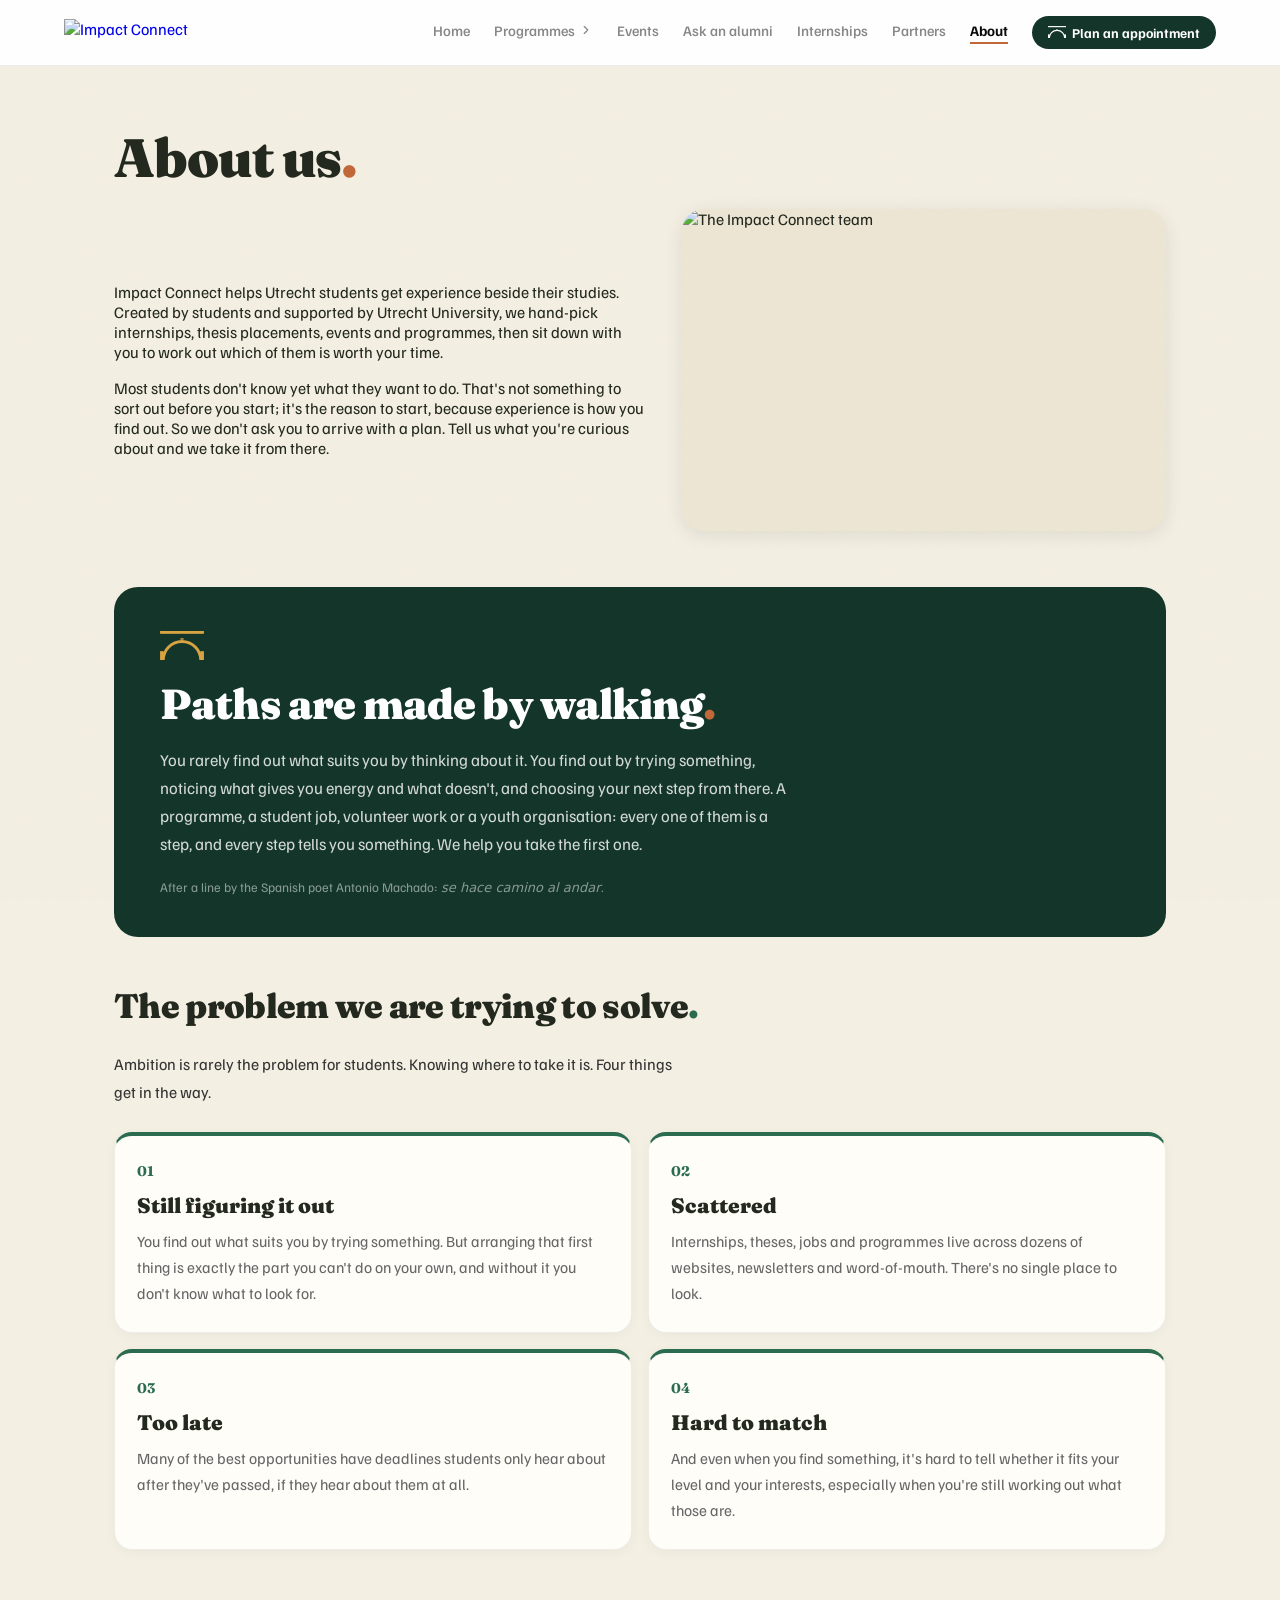
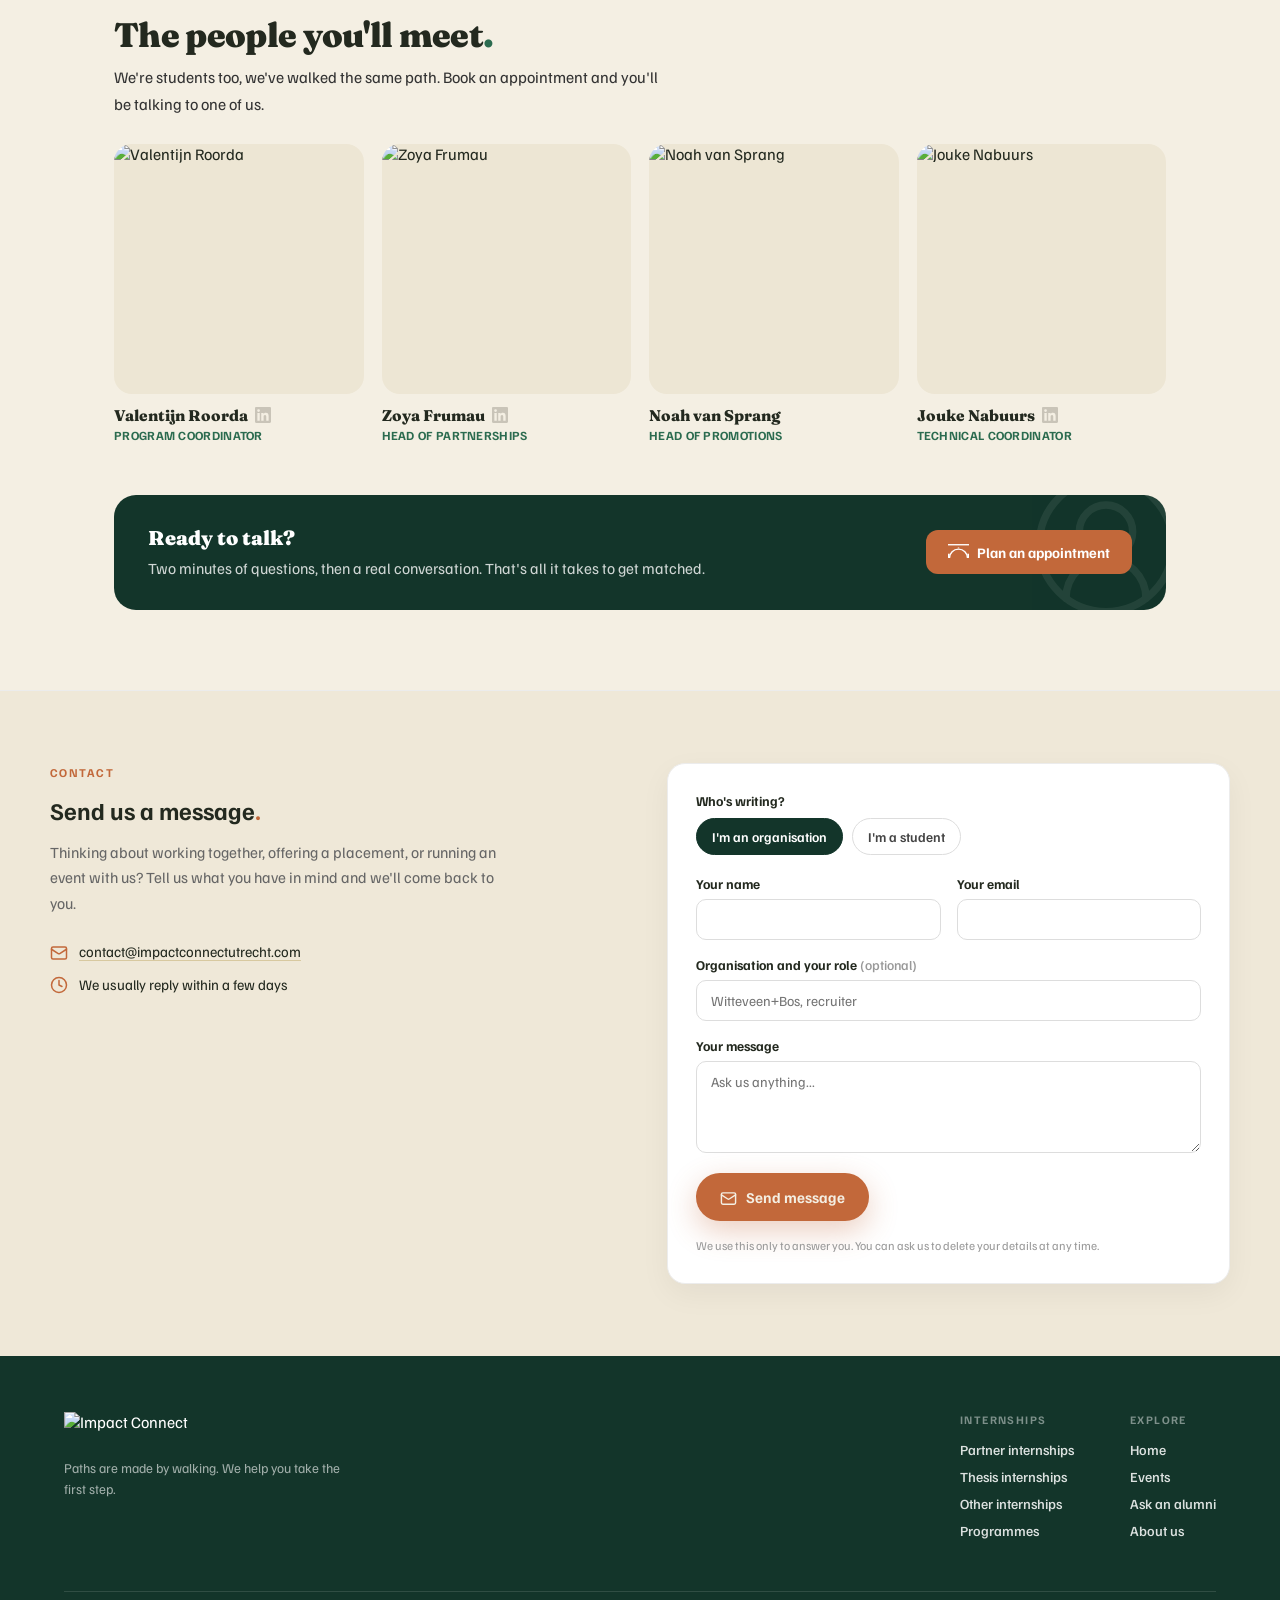
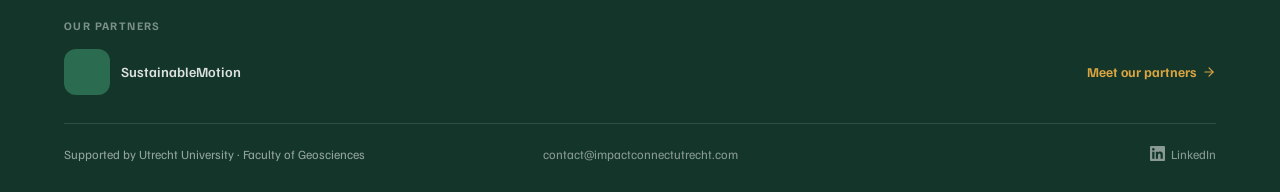
==== commit 22586263: "Ons motto Paths are made by walking staat nu op de site en in de mail na een gesprek Nieuwe zin onde" ====
--- a/about.html
+++ b/about.html
@@ -79,6 +79,16 @@
       </figure>
     </div>
 
+    <!-- Ons motto. Komt op meer plekken terug (de zin bovenaan de homepage,
+         het slotblok daar, de voettekst, de mail na een gesprek); hier staat
+         waarom. -->
+    <section class="motto">
+      <div class="motto-mark" data-mark="currentColor" data-size="44"></div>
+      <h2 data-t="ab.motto.kop">Paths are made by walking<span class="dot-clay">.</span></h2>
+      <p data-t="ab.motto.tekst">You rarely find out what suits you by thinking about it. You find out by trying something, noticing what gives you energy and what doesn't, and choosing your next step from there. A programme, a student job, volunteer work or a youth organisation: every one of them is a step, and every step tells you something. We help you take the first one.</p>
+      <p class="motto-bron" data-t="ab.motto.bron">After a line by the Spanish poet Antonio Machado: <i>se hace camino al andar</i>.</p>
+    </section>
+
     <!-- Stond eerst op de homepage. Dit verhaal is voor wie wil weten waarom
          Impact Connect bestaat, en die persoon komt hier kijken, niet daar. -->
     <h2 data-t="ab.waarom.kop">The problem we are trying to solve<span class="dot-green">.</span></h2>
@@ -242,7 +252,7 @@
         <div class="footer-brand">
           <img src="assets/logo-lockup-geel.png" alt="Impact Connect" width="270" height="31" />
         </div>
-        <p data-t="footer.blurb">Bridging the gap between students and opportunities, turning passion into impact before graduation.</p>
+        <p data-t="footer.blurb">Paths are made by walking. We help you take the first step.</p>
       </div>
       <div class="footer-cols">
         <div>
--- a/styles.css
+++ b/styles.css
@@ -735,6 +735,37 @@
   border-radius: 999px; padding: 4px 10px 4px 8px;
   font-size: 10.5px; font-weight: 800; letter-spacing: .8px; text-transform: uppercase;
 }
+/* Het event van een partner: een okerkleurig label en rand. */
+.ev-partner, .teaser-partner {
+  display: inline-flex; align-items: center; gap: 6px; background: var(--dark); color: #fff;
+  border-radius: 999px; padding: 4px 11px 4px 9px;
+  font-size: 10.5px; font-weight: 800; letter-spacing: .6px; text-transform: uppercase;
+}
+.ev-card.is-partner { border-color: rgba(217,164,65,.55); background: #FFFCF4; }
+.teaser-card.is-partner { border-color: var(--ochre); background: #FFFCF4; }
+.teaser-partner { margin-bottom: 12px; }
+/* Uitgelicht bovenaan de eventspagina */
+.ev-uitgelicht {
+  display: flex; align-items: center; gap: 24px; flex-wrap: wrap;
+  background: var(--dark); color: #fff; border-radius: 22px; padding: 26px 28px; margin: 0 0 28px;
+  border-left: 6px solid var(--ochre);
+}
+.eu-datum {
+  width: 78px; height: 78px; border-radius: 16px; background: var(--ochre); color: var(--dark);
+  display: grid; place-items: center; align-content: center; flex-shrink: 0; line-height: 1;
+}
+.eu-datum b { font-family: var(--font-display); font-size: 32px; font-weight: 900; }
+.eu-datum span { font-size: 12.5px; font-weight: 800; text-transform: uppercase; letter-spacing: .8px; margin-top: 4px; }
+.eu-body { flex: 1; min-width: 220px; }
+.eu-label { display: inline-flex; align-items: center; gap: 7px; color: var(--ochre); font-size: 11.5px; font-weight: 800; letter-spacing: 1.2px; text-transform: uppercase; margin-bottom: 6px; }
+.ev-uitgelicht h3 { font-family: var(--font-display); font-weight: 900; font-size: 24px; margin: 0 0 8px; line-height: 1.2; }
+.ev-uitgelicht p { font-size: 14.5px; line-height: 1.55; color: rgba(255,255,255,.8); margin: 0 0 10px; max-width: 620px; }
+.eu-meta { font-size: 13px; color: rgba(255,255,255,.6); }
+.eu-knop {
+  display: inline-flex; align-items: center; gap: 7px; background: var(--clay); color: #fff;
+  border-radius: 12px; padding: 13px 20px; font-weight: 800; font-size: 14.5px; text-decoration: none; flex-shrink: 0;
+}
+.eu-knop:hover { filter: brightness(1.06); }
 .ev-body h4 { margin: 0 0 6px; font-family: var(--font-display); font-size: 16.5px; font-weight: 700; line-height: 1.3; }
 /* Drie regels, meer niet. De beschrijvingen in data.js zijn eenregelig
    (rond de 100 tekens), maar die in de events-sheet lopen op tot 538 en
@@ -854,6 +885,16 @@
   letter-spacing: -.02em; margin: 48px 0 24px;
 }
 .about-grid { display: grid; grid-template-columns: repeat(auto-fit, minmax(220px, 1fr)); gap: 16px; }
+/* Ons motto: een donker blok met de brug erboven, net als het logo. */
+.motto {
+  background: var(--dark); color: #fff; border-radius: 24px; padding: 44px 46px 38px;
+  margin: 56px 0 8px; position: relative; overflow: hidden;
+}
+.motto-mark { color: var(--ochre); margin-bottom: 14px; }
+.about .motto h2 { color: #fff; margin: 0 0 16px; font-size: clamp(28px, 3.6vw, 42px); }
+.motto p { font-size: 16.5px; line-height: 1.7; color: rgba(255,255,255,.82); margin: 0; max-width: 640px; }
+.motto .motto-bron { font-size: 13px; color: rgba(255,255,255,.5); margin-top: 18px; }
+@media (max-width: 700px) { .motto { padding: 32px 24px 28px; } }
 /* Vier kaartjes horen 2x2 te staan, niet 3+1. Dat stond eerst als een inline
    minmax(300px) op de twee plekken waar het voorkomt, maar dat kantelde vanzelf
    naar drie kolommen zodra de pagina breder werd. Nu vastgezet. */
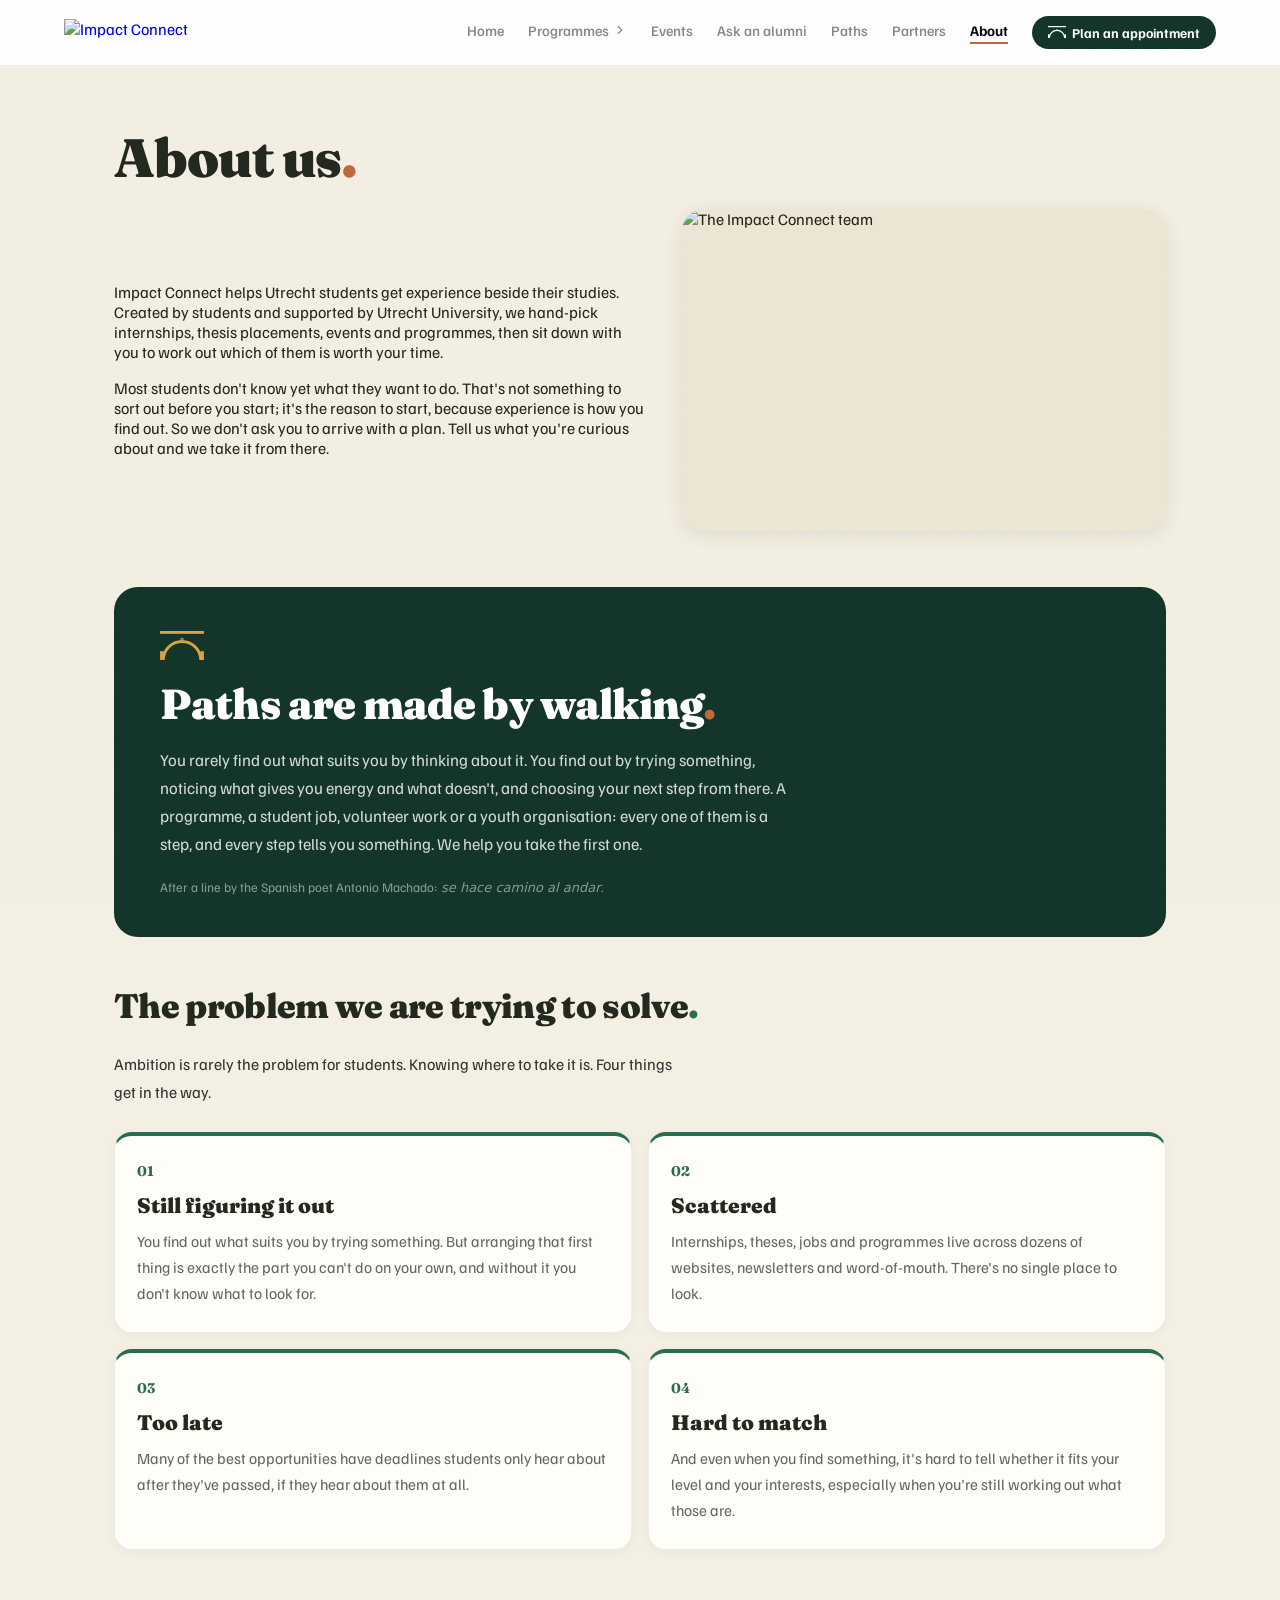
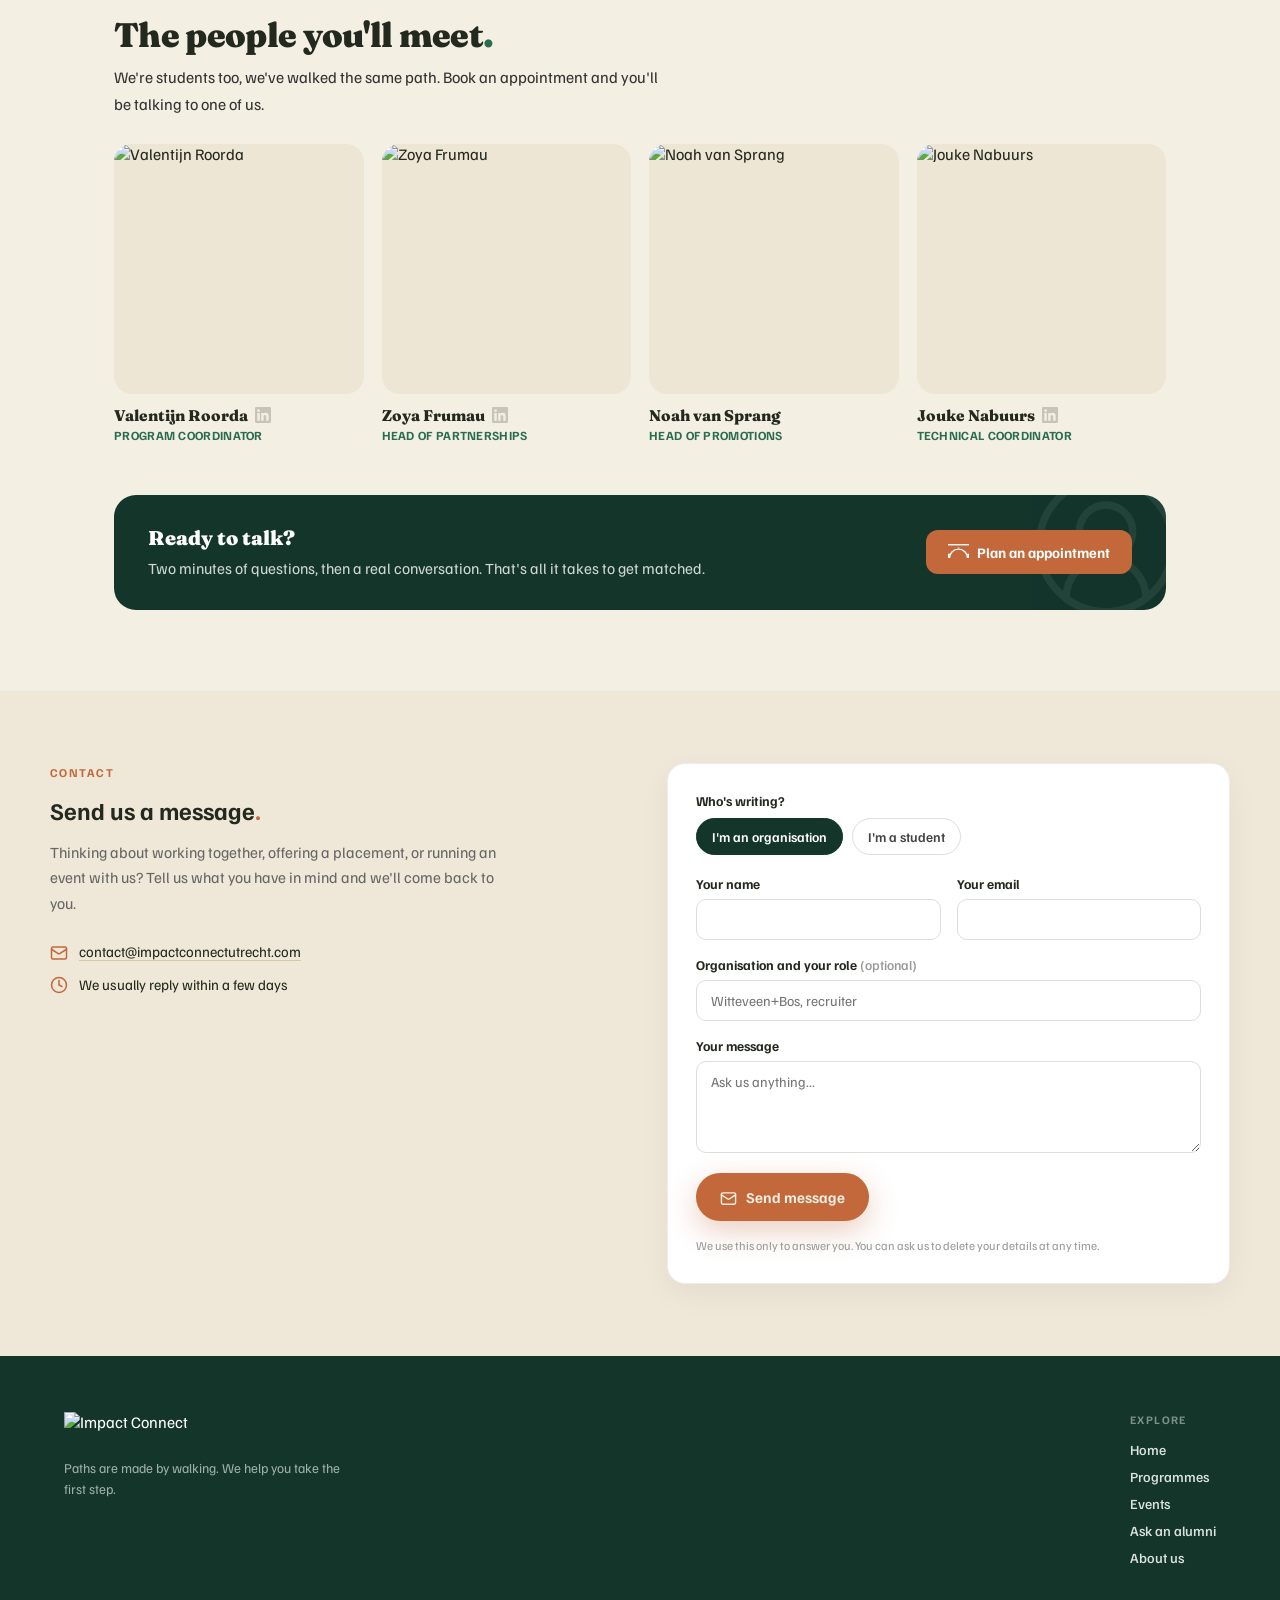
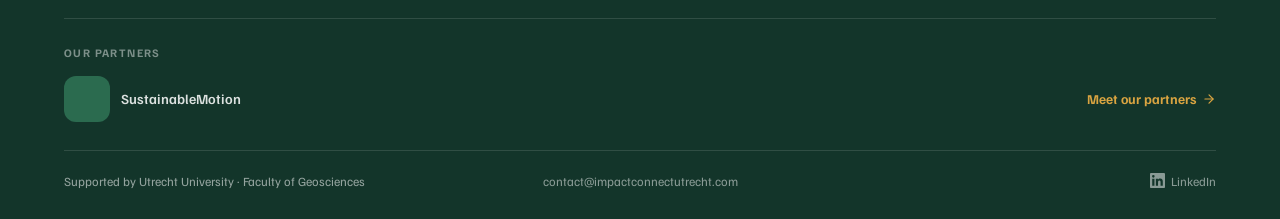
==== commit 2d075031: "Paths staat in het menu Co-Authored-By: Claude Opus 5.5 <noreply@anthropic.com>" ====
--- a/about.html
+++ b/about.html
@@ -47,6 +47,7 @@
     </div>
     <a class="nav-link" href="events.html" data-t="nav.events">Events</a>
     <a class="nav-link" href="alumni.html" data-t="nav.alumni">Ask an alumni</a>
+    <a class="nav-link" href="paths.html" data-t="nav.paths">Paths</a>
     <a class="nav-link" href="internships.html" data-t="nav.internships">Internships</a>
     <a class="nav-link" href="partners.html" data-t="nav.partners">Partners</a>
     <a class="nav-link on" href="about.html" data-t="nav.about">About</a>
--- a/styles.css
+++ b/styles.css
@@ -1851,3 +1851,35 @@
   .pc-logo { width: 96px; height: 96px; padding: 14px; }
   .partner-card h2 { font-size: 24px; }
 }
+
+/* ═══ ALUMNIVERHALEN ═══════════════════════════════════════════════
+   verhaal.html: het formulier voor alumni, in dezelfde kaart als de
+   vragenlijsten maar breder, want het zijn lange antwoorden.
+   paths.html: de verhalen zelf. */
+.opvolg.verhaal-form { max-width: 680px; }
+.vh-bekend { background: var(--paper); border-radius: 14px; padding: 18px 20px 20px; margin: 4px 0 28px; }
+.vh-bekend-kop { font-weight: 800; color: var(--dark); font-size: 14.5px; margin-bottom: 2px; }
+.vh-bekend .rt-hint { margin: 0 0 12px; font-size: 13px; }
+.opvolg .vh-vraag label { font-weight: 700; color: var(--dark); font-size: 15px; display: block; margin-bottom: 4px; }
+.opvolg .vh-vraag .rt-hint { margin: 0 0 8px; font-size: 13.5px; color: var(--muted); }
+.vh-vragen { gap: 22px; margin-bottom: 26px; }
+.vh-akkoord { display: flex; gap: 10px; align-items: flex-start; font-size: 14.5px; color: var(--ink); cursor: pointer; }
+.vh-akkoord input { margin-top: 3px; flex: none; width: 17px; height: 17px; }
+.opvolg .vh-akkoord + .rt-hint { font-size: 13px; color: var(--muted); margin: 6px 0 22px 27px; }
+
+.paths-filter { display: flex; gap: 9px; flex-wrap: wrap; margin: 0 0 22px; }
+.paths-lijst { display: grid; grid-template-columns: repeat(auto-fill, minmax(320px, 1fr)); gap: 18px; }
+.paths-leeg { color: var(--muted); font-size: 15px; }
+.path-card {
+  background: #fff; border-radius: 20px; padding: 26px 26px 10px;
+  box-shadow: 0 2px 12px rgba(0,0,0,.04); border-top: 4px solid var(--green);
+}
+.path-richting {
+  display: inline-block; background: var(--dark); color: #fff; font-size: 11px; font-weight: 700;
+  letter-spacing: .4px; padding: 4px 10px; border-radius: 999px; margin-bottom: 10px;
+}
+.path-card h2 { font-family: var(--font-display); font-weight: 900; font-size: 21px; line-height: 1.25; margin: 0 0 16px; color: var(--dark); }
+.path-blok { border-top: 1px solid var(--line); padding: 14px 0 16px; }
+.path-blok h3 { font-size: 11.5px; font-weight: 800; letter-spacing: 1.1px; text-transform: uppercase; color: var(--clay); margin: 0 0 6px; }
+.path-blok p { font-size: 14.5px; line-height: 1.6; color: var(--ink); margin: 0; white-space: pre-line; }
+@media (max-width: 700px) { .paths-lijst { grid-template-columns: 1fr; } }
